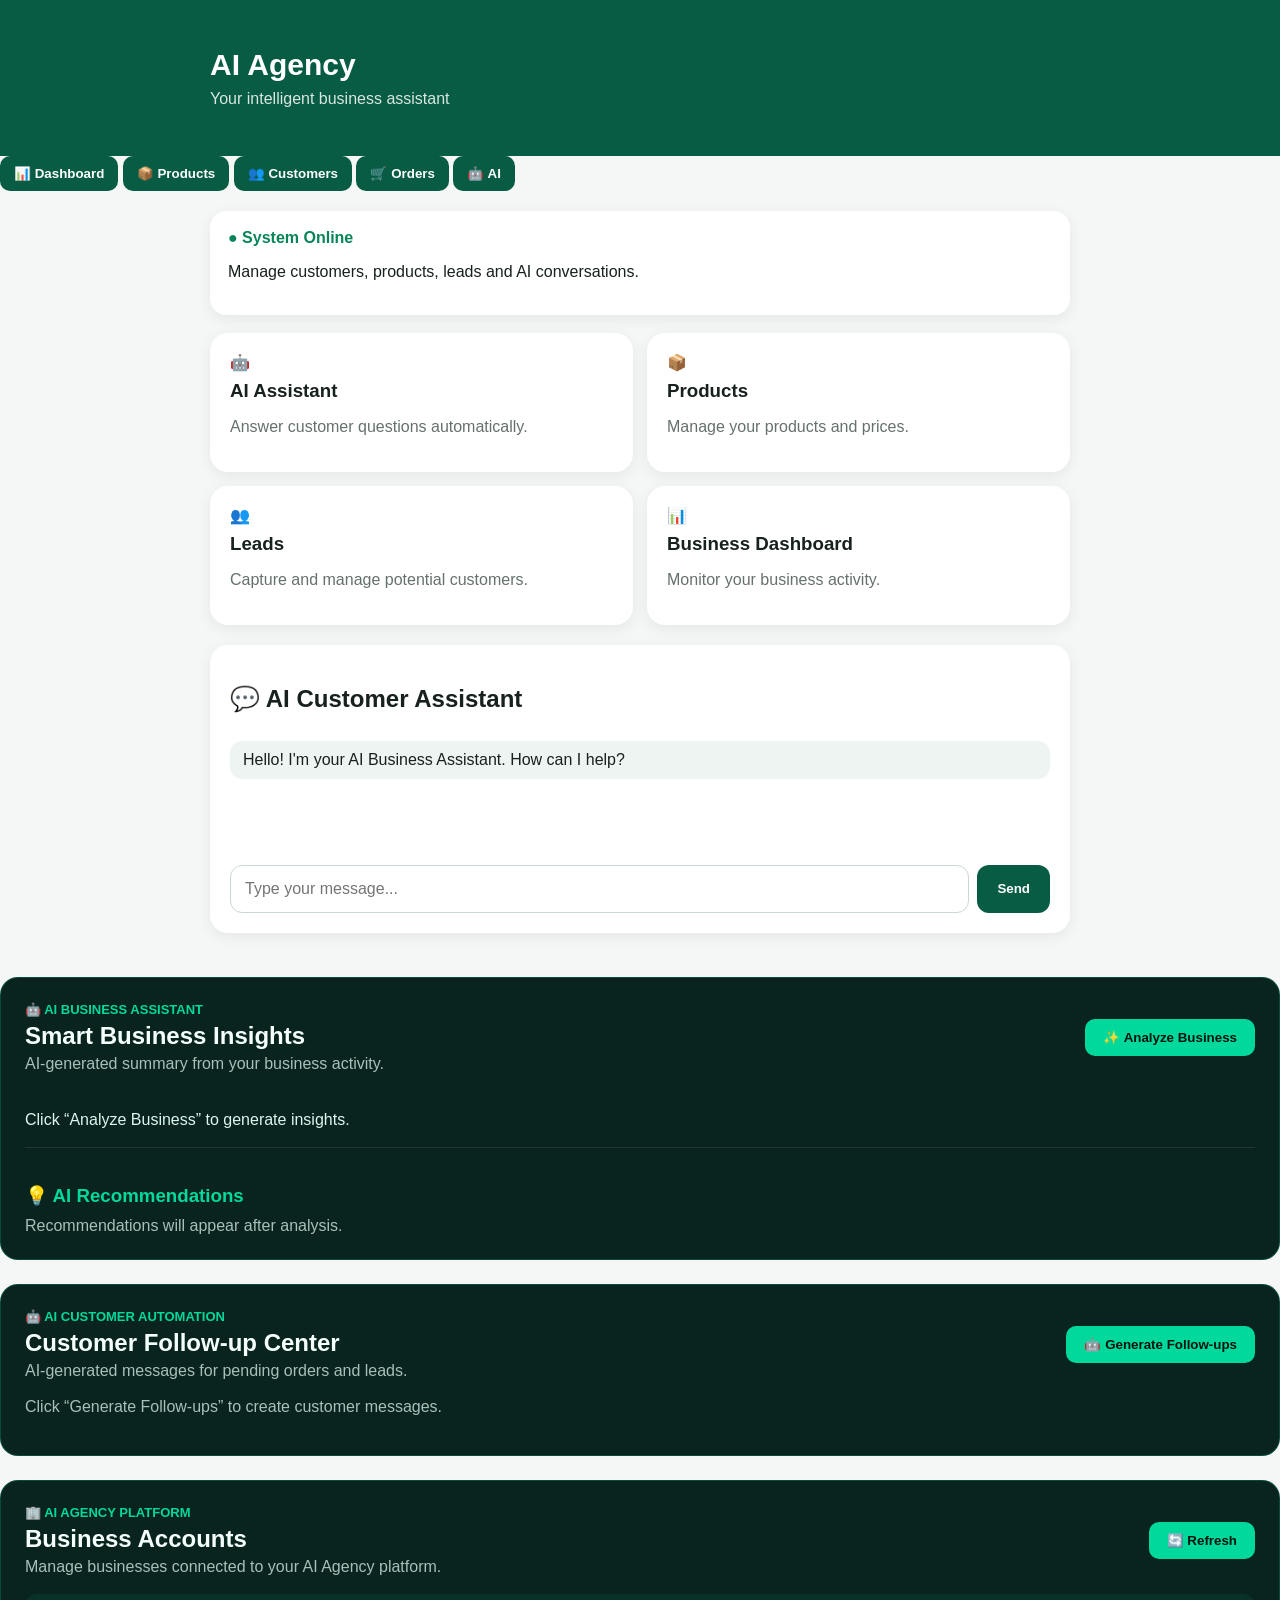
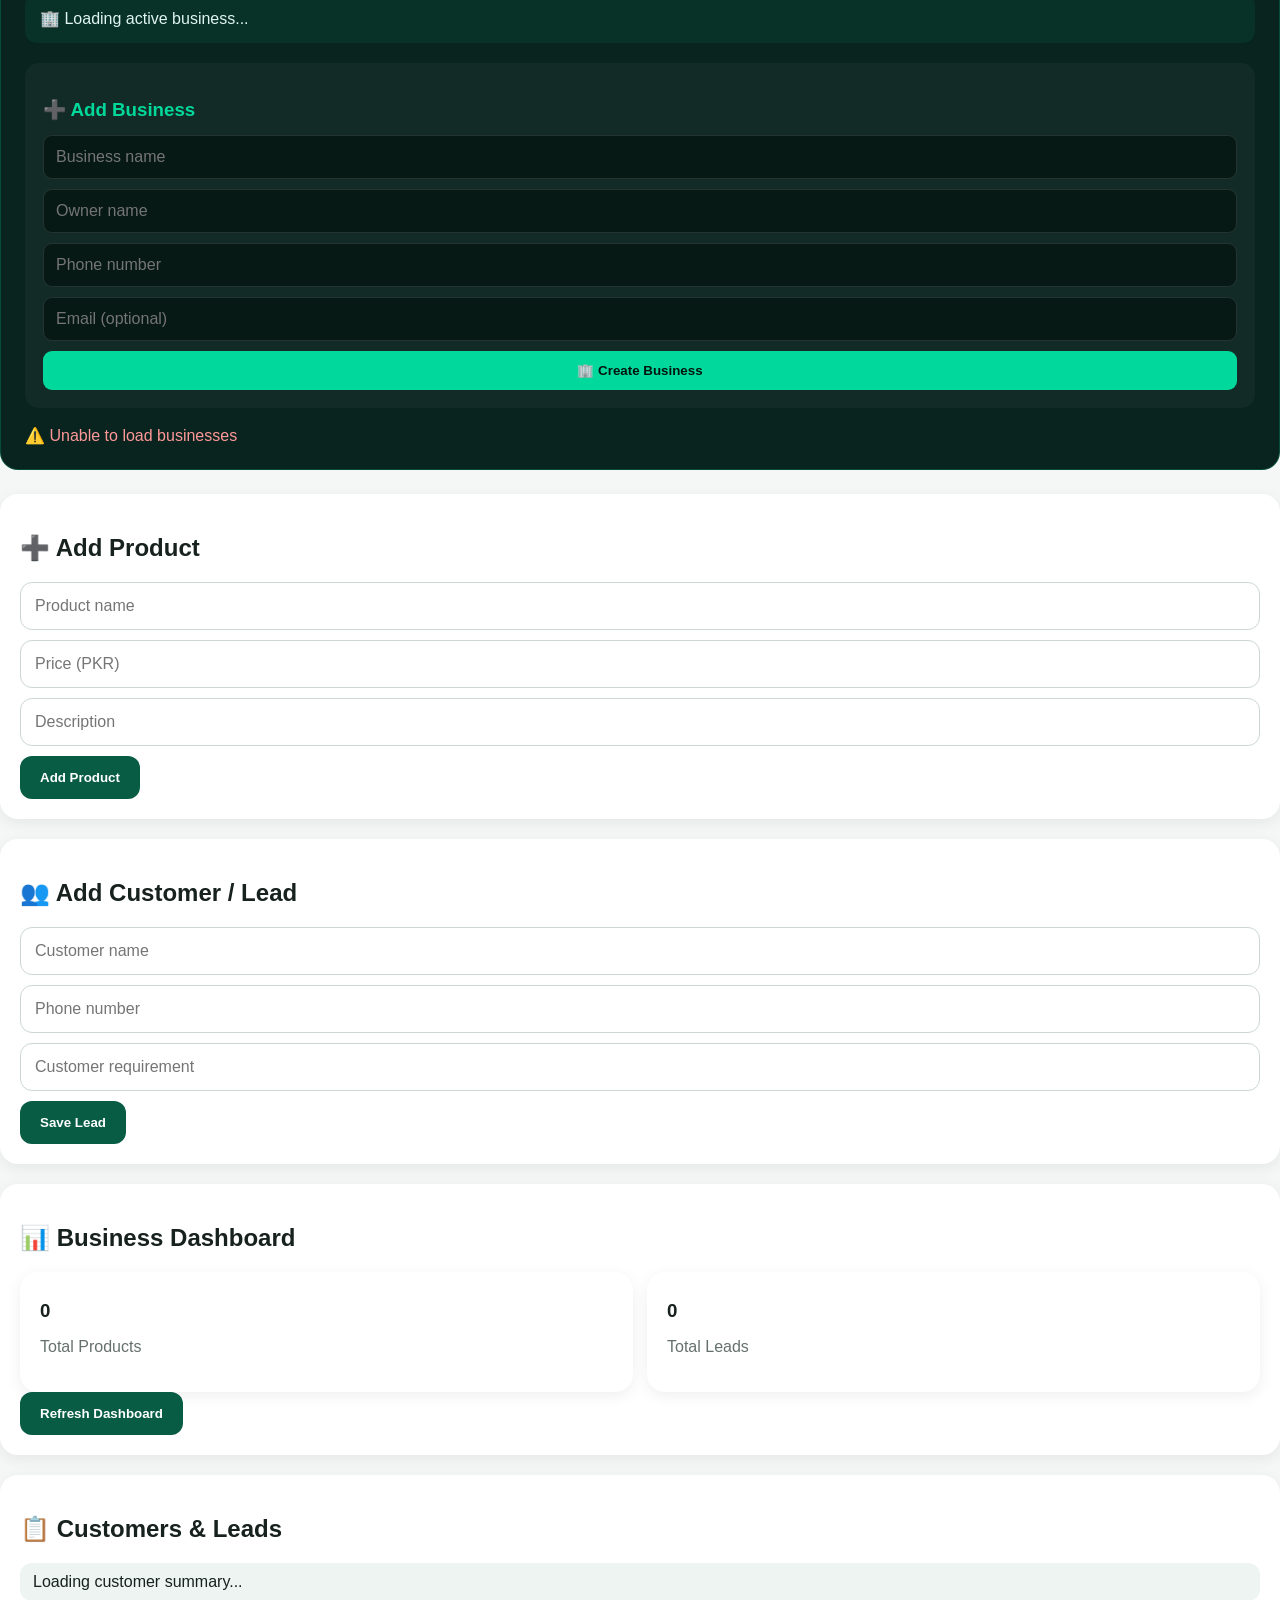
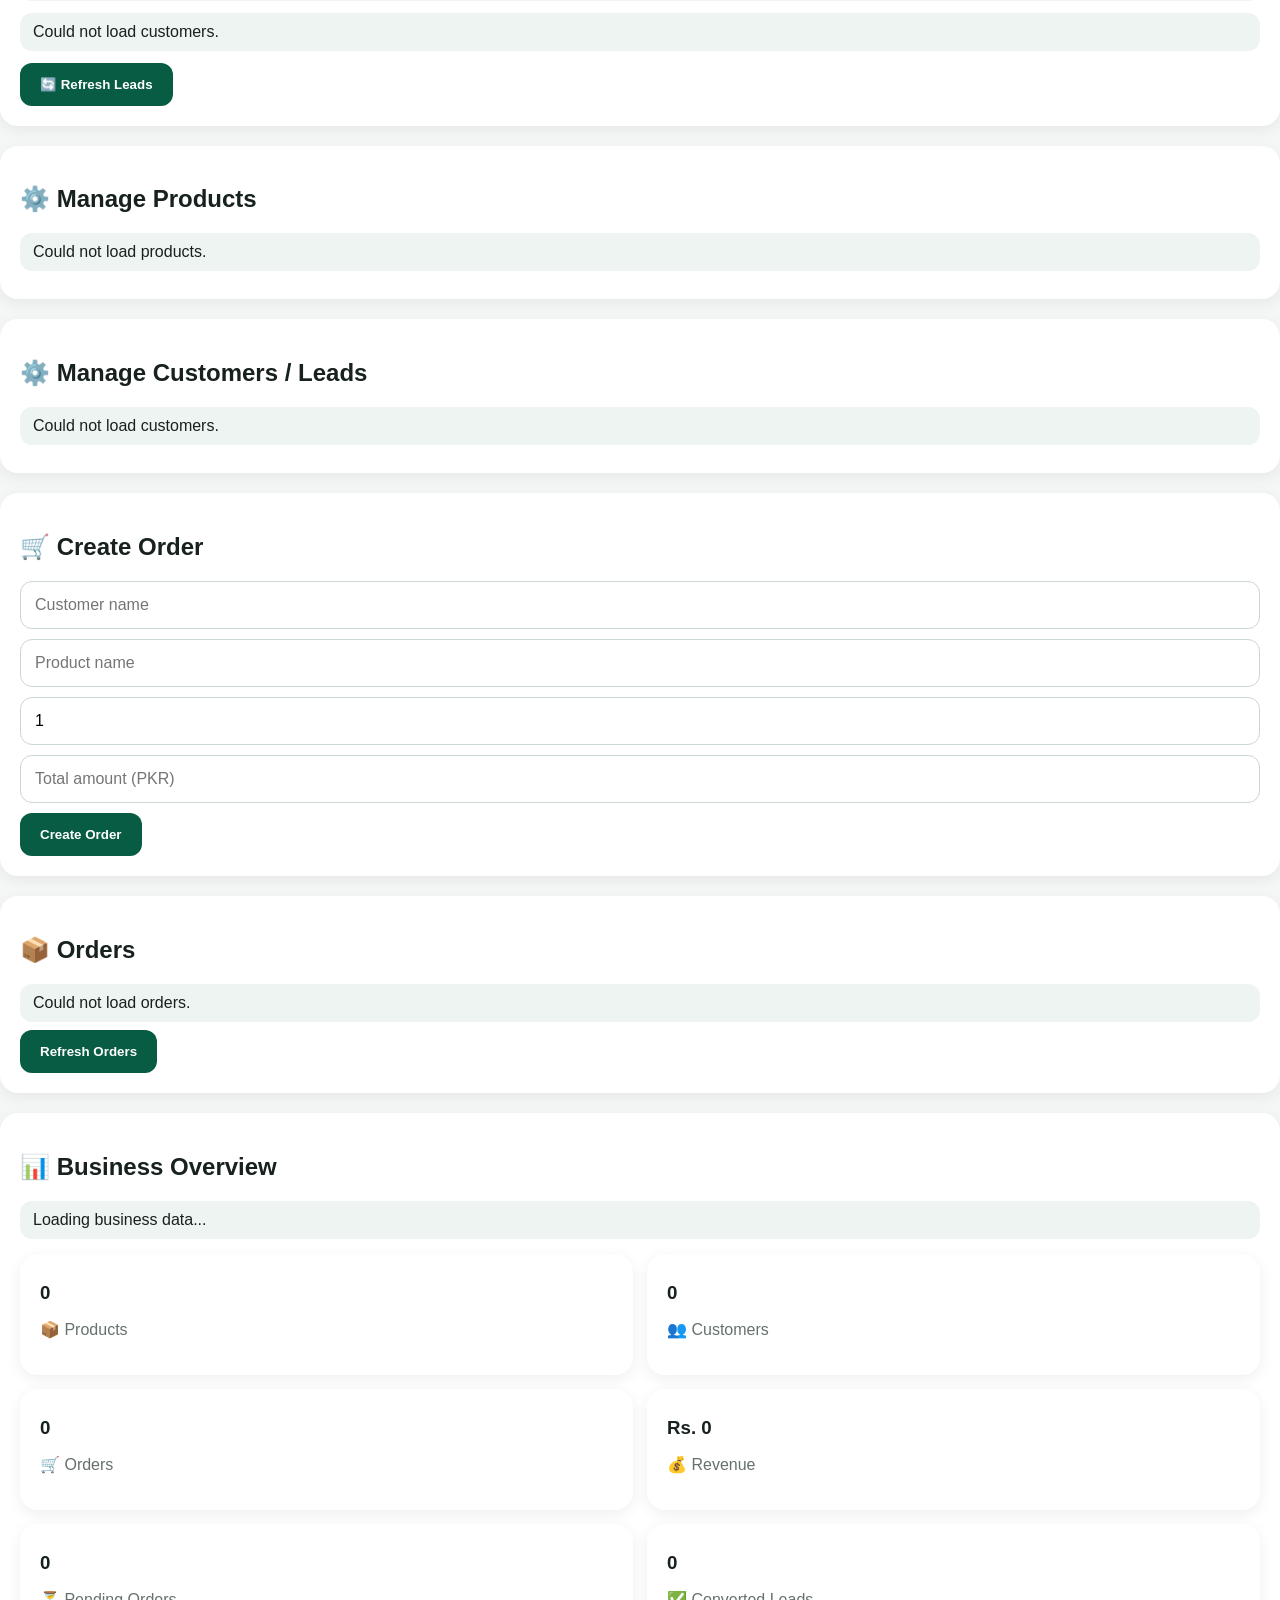
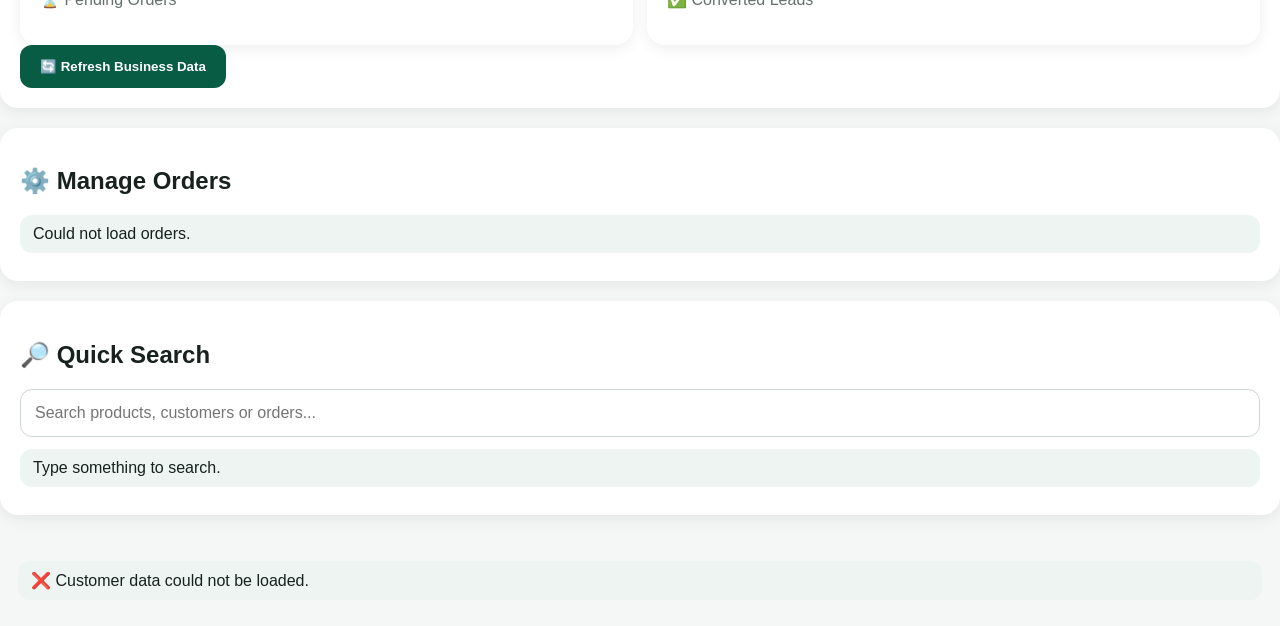
==== templates/index.html @ aef85e20 "AI Agency production release" ====
<!DOCTYPE html>
<html lang="en">
<head>
<meta charset="UTF-8">
<meta name="viewport" content="width=device-width, initial-scale=1.0">
<title>AI Agency</title>
<style>
*{box-sizing:border-box}
body{margin:0;font-family:Arial,sans-serif;background:#f4f7f6;color:#17211e}
.header{background:#075c43;color:white;padding:28px 20px}
.header h1{margin:0;font-size:30px}
.header p{margin:8px 0 0;opacity:.85}
.container{max-width:900px;margin:auto;padding:20px}
.status{background:white;border-radius:16px;padding:18px;margin-bottom:18px;box-shadow:0 4px 15px #0001}
.online{color:#078557;font-weight:bold}
.grid{display:grid;grid-template-columns:repeat(2,1fr);gap:14px}
.card{background:white;border:0;border-radius:18px;padding:20px;text-align:left;box-shadow:0 4px 15px #0001}
.card h3{margin:8px 0}
.card p{color:#65716d}
.chat{margin-top:20px;background:white;border-radius:18px;padding:20px;box-shadow:0 4px 15px #0001}
#messages{min-height:120px;max-height:300px;overflow:auto;margin-bottom:12px}
.msg{padding:10px 13px;border-radius:12px;margin:8px 0;background:#eef4f1}
.user{background:#dcefe8}
.row{display:flex;gap:8px}
input{flex:1;padding:14px;border:1px solid #ccd7d3;border-radius:12px;font-size:16px}
button{border:0;background:#075c43;color:white;padding:14px 20px;border-radius:12px;font-weight:bold}
@media(max-width:600px){.grid{grid-template-columns:1fr}.row{flex-direction:column}}

<style>
.pro-nav{
    position:sticky;
    top:0;
    z-index:1000;
    background:#ffffff;
    border-bottom:1px solid #dfe7e4;
    padding:10px;
    display:flex;
    gap:8px;
    overflow-x:auto;
    box-shadow:0 2px 10px #0001;
}
.pro-nav button{
    white-space:nowrap;
    padding:10px 14px;
    border-radius:10px;
    background:#075c43;
    color:white;
}
</style>

</style>

<style>
/* AI INSIGHTS READABILITY FIX */
#aiInsights{
    color:#f4fffc !important;
}

#aiInsights h2{
    color:#f4fffc !important;
}

#aiInsights p{
    color:#a9c0ba !important;
}

#aiInsights strong{
    color:#f4fffc !important;
}

#aiInsights .ai-stat{
    color:#f4fffc !important;
}

#aiInsights .ai-stat-label{
    color:#a9c0ba !important;
}

#aiInsightList div{
    color:#dff5ef !important;
}

#aiRecommendations{
    margin-top:18px;
    padding-top:18px;
    border-top:1px solid rgba(255,255,255,.09);
}

#aiRecommendations h3{
    color:#00d99b !important;
    margin-bottom:10px;
}

.ai-recommendation{
    color:#dff5ef !important;
    background:rgba(0,217,155,.08);
    border:1px solid rgba(0,217,155,.15);
    border-radius:10px;
    padding:13px 15px;
    margin-top:9px;
}

#aiInsights button{
    background:#00d99b !important;
    color:#00140f !important;
}
</style>


<script>
(function () {
    const originalFetch = window.fetch;

    function getCsrfToken() {
        const prefix = "ai_agency_csrf=";
        const item = document.cookie
            .split("; ")
            .find(row => row.startsWith(prefix));

        return item ? decodeURIComponent(item.substring(prefix.length)) : "";
    }

    window.fetch = function (input, init) {
        init = init || {};
        const method = (init.method || "GET").toUpperCase();

        if (["POST", "PUT", "PATCH", "DELETE"].includes(method)) {
            init.headers = new Headers(init.headers || {});
            const token = getCsrfToken();

            if (token) {
                init.headers.set("X-CSRF-Token", token);
            }
        }

        return originalFetch(input, init);
    };
})();
</script>

</head>
<body>

<header class="header">
<div class="container">
<h1>AI Agency</h1>
<p>Your intelligent business assistant</p>
</div>
</header>


<nav class="pro-nav">
    <button onclick="scrollToSection('dashboardArea')">📊 Dashboard</button>
    <button onclick="scrollToSection('productsArea')">📦 Products</button>
    <button onclick="scrollToSection('leadsArea')">👥 Customers</button>
    <button onclick="scrollToSection('ordersArea')">🛒 Orders</button>
    <button onclick="scrollToSection('aiArea')">🤖 AI</button>
</nav>

<main class="container">

<div class="status">
<span class="online">● System Online</span>
<p>Manage customers, products, leads and AI conversations.</p>
</div>

<div class="grid">
<div class="card"><div>🤖</div><h3>AI Assistant</h3><p>Answer customer questions automatically.</p></div>
<div class="card"><div>📦</div><h3>Products</h3><p>Manage your products and prices.</p></div>
<div class="card"><div>👥</div><h3>Leads</h3><p>Capture and manage potential customers.</p></div>
<div class="card"><div>📊</div><h3>Business Dashboard</h3><p>Monitor your business activity.</p></div>
</div>

<section class="chat" id="aiArea">
<h2>💬 AI Customer Assistant</h2>
<div id="messages">
<div class="msg">Hello! I'm your AI Business Assistant. How can I help?</div>
</div>

<div class="row">
<input id="message" placeholder="Type your message..." autocomplete="off">
<button onclick="sendMessage()">Send</button>
</div>
</section>

</main>

<script>
async function sendMessage(){
const input=document.getElementById("message");
const box=document.getElementById("messages");
const message=input.value.trim();

if(!message)return;

box.innerHTML+=`<div class="msg user">${escapeHtml(message)}</div>`;
input.value="";

const loading=document.createElement("div");
loading.className="msg";
loading.textContent="AI is thinking...";
box.appendChild(loading);
box.scrollTop=box.scrollHeight;

try{
const response=await fetch("/chat",{
method:"POST",
headers:{"Content-Type":"application/json"},
body:JSON.stringify({message})
});

const data=await response.json();
loading.textContent=data.reply || "No response received.";
}catch(error){
loading.textContent="Connection error. Please try again.";
}

box.scrollTop=box.scrollHeight;
}

function escapeHtml(text){
const div=document.createElement("div");
div.textContent=text;
return div.innerHTML;
}

document.getElementById("message").addEventListener("keydown",function(e){
if(e.key==="Enter")sendMessage();
});
</script>


<script>
function scrollToSection(id){
    const element=document.getElementById(id);
    if(element){
        element.scrollIntoView({
            behavior:"smooth",
            block:"start"
        });
    }
}
</script>

<script>
function openProducts(){
    const section = document.getElementById("manageProducts");
    if(section){
        loadManageProducts();
        section.scrollIntoView({behavior:"smooth", block:"start"});
    }
}
</script>

<!-- AI BUSINESS INSIGHTS -->
<section id="aiInsights" style="
    margin:24px 0;
    padding:24px;
    border-radius:18px;
    background:#09231e;
    border:1px solid rgba(0,217,155,.22);
">
    <div style="display:flex;justify-content:space-between;align-items:center;gap:15px;flex-wrap:wrap;">
        <div>
            <div style="font-size:13px;color:#00d99b;font-weight:700;">🤖 AI BUSINESS ASSISTANT</div>
            <h2 style="margin:5px 0;">Smart Business Insights</h2>
            <p style="margin:0;color:#8fa9a2;">
                AI-generated summary from your business activity.
            </p>
        </div>

        <button onclick="loadAIInsights()" style="
            padding:11px 18px;
            border:0;
            border-radius:10px;
            cursor:pointer;
            font-weight:700;
        ">✨ Analyze Business</button>
    </div>

    <div id="aiInsightStats" style="
        display:grid;
        grid-template-columns:repeat(auto-fit,minmax(120px,1fr));
        gap:12px;
        margin-top:20px;
    "></div>

    <div id="aiInsightList" style="margin-top:18px;">
        <div style="color:#a9c0ba;">Click “Analyze Business” to generate insights.</div>
    </div>

    <div id="aiRecommendations">
        <h3>💡 AI Recommendations</h3>
        <div id="aiRecommendationList">
            <div style="color:#a9c0ba;">
                Recommendations will appear after analysis.
            </div>
        </div>
    </div>
</section>

<script>
async function loadAIInsights(){
    const stats = document.getElementById("aiInsightStats");
    const list = document.getElementById("aiInsightList");

    stats.innerHTML = '<div style="color:#8fa9a2;">Analyzing...</div>';
    list.innerHTML = '';

    try{
        const response = await fetch("/api/ai-insights");

        if(!response.ok){
            throw new Error("Unable to load AI insights");
        }

        const data = await response.json();
        const s = data.summary || {};

        const cards = [
            ["🛒 Orders", s.orders || 0],
            ["👥 Leads", s.leads || 0],
            ["💰 Revenue", "Rs " + Number(s.revenue || 0).toLocaleString()],
            ["⏳ Pending", s.pending_orders || 0],
            ["✅ Completed", s.completed_orders || 0],
            ["🎯 Converted", s.converted_leads || 0]
        ];

        stats.innerHTML = cards.map(item => `
            <div style="
                padding:15px;
                border-radius:12px;
                background:rgba(255,255,255,.04);
                border:1px solid rgba(255,255,255,.07);
            ">
                <div style="font-size:12px;color:#8fa9a2;">${item[0]}</div>
                <strong style="display:block;margin-top:5px;font-size:20px;">
                    ${item[1]}
                </strong>
            </div>
        `).join("");

        list.innerHTML = (data.insights || []).map(text => `
            <div style="
                padding:13px 15px;
                margin-top:9px;
                border-radius:10px;
                background:rgba(0,217,155,.07);
                border-left:3px solid #00d99b;
                color:#dff5ef;
            ">
                🤖 ${text}
            </div>
        `).join("");

        const recommendationList =
            document.getElementById("aiRecommendationList");

        recommendationList.innerHTML =
            (data.recommendations || []).map(text => `
                <div class="ai-recommendation">
                    💡 ${text}
                </div>
            `).join("");

    }catch(error){
        stats.innerHTML = "";
        list.innerHTML = `
            <div style="color:#ff8f8f;">
                ⚠️ ${error.message}
            </div>
        `;
    }
}
</script>


<!-- AI CUSTOMER FOLLOW-UP CENTER -->
<section id="aiFollowups" style="
    margin:24px 0;
    padding:24px;
    border-radius:18px;
    background:#09231e;
    border:1px solid rgba(0,217,155,.22);
    color:#f4fffc;
">

    <div style="
        display:flex;
        justify-content:space-between;
        align-items:center;
        gap:15px;
        flex-wrap:wrap;
    ">

        <div>
            <div style="
                color:#00d99b;
                font-size:13px;
                font-weight:700;
            ">
                🤖 AI CUSTOMER AUTOMATION
            </div>

            <h2 style="
                margin:5px 0;
                color:#f4fffc;
            ">
                Customer Follow-up Center
            </h2>

            <p style="
                margin:0;
                color:#a9c0ba;
            ">
                AI-generated messages for pending orders and leads.
            </p>
        </div>

        <button onclick="loadAIFollowups()" style="
            background:#00d99b;
            color:#00140f;
            border:0;
            border-radius:10px;
            padding:11px 18px;
            font-weight:700;
            cursor:pointer;
        ">
            🤖 Generate Follow-ups
        </button>

    </div>

    <div id="aiFollowupStatus" style="
        margin-top:18px;
        color:#a9c0ba;
    ">
        Click “Generate Follow-ups” to create customer messages.
    </div>

    <div id="aiFollowupList" style="
        margin-top:15px;
        display:grid;
        gap:12px;
    "></div>

</section>

<script>
async function loadAIFollowups(){

    const status = document.getElementById("aiFollowupStatus");
    const list = document.getElementById("aiFollowupList");

    status.innerHTML = "🤖 Generating customer follow-ups...";
    list.innerHTML = "";

    try{

        const response = await fetch("/api/ai-followups");

        if(!response.ok){
            throw new Error("Unable to generate follow-ups");
        }

        const data = await response.json();

        status.innerHTML =
            "📋 " + (data.total || 0) +
            " follow-up message(s) generated.";

        if(!data.followups || data.followups.length === 0){

            list.innerHTML = `
                <div style="
                    padding:18px;
                    border-radius:12px;
                    background:rgba(255,255,255,.04);
                    color:#a9c0ba;
                ">
                    ✅ No follow-ups are currently required.
                </div>
            `;

            return;
        }

        list.innerHTML = data.followups.map((item, index) => `

            <div style="
                padding:18px;
                border-radius:14px;
                background:rgba(0,217,155,.06);
                border:1px solid rgba(255,255,255,.08);
            ">

                <div style="
                    display:flex;
                    justify-content:space-between;
                    gap:10px;
                    flex-wrap:wrap;
                ">

                    <div>
                        <strong style="
                            color:#f4fffc;
                            font-size:17px;
                        ">
                            ${item.icon} ${item.type}
                        </strong>

                        <div style="
                            margin-top:5px;
                            color:#a9c0ba;
                        ">
                            👤 ${item.customer}
                            ${item.phone ? " • 📱 " + item.phone : ""}
                            ${item.order_id ? " • 📦 Order #" + item.order_id : ""}
                        </div>
                    </div>

                </div>

                <div style="
                    margin-top:12px;
                    padding:14px;
                    border-radius:10px;
                    background:rgba(0,0,0,.18);
                    color:#e4f5f0;
                    line-height:1.6;
                ">
                    ${item.message}
                </div>

                <div style="
                    display:flex;
                    gap:10px;
                    flex-wrap:wrap;
                    margin-top:12px;
                ">

                    <button
                        onclick="copyAIFollowup(${index})"
                        style="
                            background:#00d99b;
                            color:#00140f;
                            border:0;
                            border-radius:9px;
                            padding:9px 14px;
                            font-weight:700;
                            cursor:pointer;
                        ">
                        📋 Copy Message
                    </button>

                    ${item.phone ? `
                    <a
                        href="tel:${item.phone}"
                        style="
                            display:inline-block;
                            background:rgba(255,255,255,.08);
                            color:#f4fffc;
                            border:1px solid rgba(255,255,255,.12);
                            border-radius:9px;
                            padding:9px 14px;
                            font-weight:700;
                        ">
                        📞 Call Customer
                    </a>

                    <button
                        onclick="openAIWhatsApp(${index})"
                        style="
                            background:#25D366;
                            color:#00140f;
                            border:0;
                            border-radius:9px;
                            padding:9px 14px;
                            font-weight:700;
                            cursor:pointer;
                        ">
                        💬 WhatsApp
                    </button>
                    ` : ""}

                </div>

            </div>

        `).join("");

        window.currentAIFollowups = data.followups;

    }catch(error){

        status.innerHTML = `
            <span style="color:#ff9999;">
                ⚠️ ${error.message}
            </span>
        `;

    }
}

function openAIWhatsApp(index){

    const item = window.currentAIFollowups &&
                 window.currentAIFollowups[index];

    if(!item || !item.phone){
        alert("Customer phone number is not available.");
        return;
    }

    let phone = String(item.phone).replace(/\\D/g, "");

    // Pakistan local format:
    // 03001234567 -> 923001234567
    if(phone.startsWith("0")){
        phone = "92" + phone.substring(1);
    }

    // If user stored 92 without +
    if(phone.startsWith("92")){
        // already correct
    }

    const message = encodeURIComponent(item.message);

    const whatsappUrl =
        "https://wa.me/" + phone + "?text=" + message;

    window.open(whatsappUrl, "_blank");
}


async function copyAIFollowup(index){

    const item = window.currentAIFollowups &&
                 window.currentAIFollowups[index];

    if(!item){
        return;
    }

    try{

        await navigator.clipboard.writeText(item.message);

        alert("✅ Message copied!");

    }catch(error){

        alert("Please select and copy the message manually.");

    }
}
</script>


<!-- BUSINESS MANAGEMENT -->
<section id="businessManagement" style="
    margin:24px 0;
    padding:24px;
    border-radius:18px;
    background:#09231e;
    border:1px solid rgba(0,217,155,.22);
    color:#f4fffc;
">

    <div style="
        display:flex;
        justify-content:space-between;
        align-items:center;
        gap:15px;
        flex-wrap:wrap;
    ">

        <div>
            <div style="
                color:#00d99b;
                font-size:13px;
                font-weight:700;
            ">
                🏢 AI AGENCY PLATFORM
            </div>

            <h2 style="
                margin:5px 0;
                color:#f4fffc;
            ">
                Business Accounts
            </h2>

            <p style="
                margin:0;
                color:#a9c0ba;
            ">
                Manage businesses connected to your AI Agency platform.
            </p>
        </div>

        <button onclick="loadBusinesses()" style="
            background:#00d99b;
            color:#00140f;
            border:0;
            border-radius:10px;
            padding:11px 18px;
            font-weight:700;
            cursor:pointer;
        ">
            🔄 Refresh
        </button>

    </div>

    <div id="activeBusinessBox" style="
        margin-top:18px;
        padding:15px;
        border-radius:12px;
        background:rgba(0,217,155,.08);
        color:#dff5ef;
    ">
        🏢 Loading active business...
    </div>

    <div style="
        margin-top:20px;
        padding:18px;
        border-radius:14px;
        background:rgba(255,255,255,.035);
    ">

        <h3 style="
            color:#00d99b;
            margin-bottom:14px;
        ">
            ➕ Add Business
        </h3>

        <div style="
            display:grid;
            gap:10px;
        ">

            <input
                id="newBusinessName"
                placeholder="Business name"
                style="
                    padding:12px;
                    border-radius:9px;
                    border:1px solid rgba(255,255,255,.12);
                    background:#061914;
                    color:#f4fffc;
                "
            >

            <input
                id="newBusinessOwner"
                placeholder="Owner name"
                style="
                    padding:12px;
                    border-radius:9px;
                    border:1px solid rgba(255,255,255,.12);
                    background:#061914;
                    color:#f4fffc;
                "
            >

            <input
                id="newBusinessPhone"
                placeholder="Phone number"
                style="
                    padding:12px;
                    border-radius:9px;
                    border:1px solid rgba(255,255,255,.12);
                    background:#061914;
                    color:#f4fffc;
                "
            >

            <input
                id="newBusinessEmail"
                placeholder="Email (optional)"
                style="
                    padding:12px;
                    border-radius:9px;
                    border:1px solid rgba(255,255,255,.12);
                    background:#061914;
                    color:#f4fffc;
                "
            >

            <button onclick="createBusiness()" style="
                background:#00d99b;
                color:#00140f;
                border:0;
                border-radius:9px;
                padding:12px;
                font-weight:700;
                cursor:pointer;
            ">
                🏢 Create Business
            </button>

        </div>

    </div>

    <div id="businessList" style="
        margin-top:18px;
        display:grid;
        gap:12px;
    ">
        Loading businesses...
    </div>

</section>

<script>

async function loadBusinesses(){

    const list = document.getElementById("businessList");
    const active = document.getElementById("activeBusinessBox");

    list.innerHTML = "Loading businesses...";

    try{

        const response = await fetch("/api/businesses");

        if(!response.ok){
            throw new Error("Unable to load businesses");
        }

        const data = await response.json();

        const businesses = data.businesses || [];

        const activeId =
            Number(localStorage.getItem("activeBusinessId") || 0);

        if(activeId){

            const activeBusiness =
                businesses.find(b => b.id === activeId);

            if(activeBusiness){

                active.innerHTML =
                    "🏢 <strong>Active Business:</strong> " +
                    activeBusiness.name;
            }
        }

        if(!businesses.length){

            list.innerHTML = `
                <div style="
                    padding:16px;
                    color:#a9c0ba;
                ">
                    No businesses found.
                </div>
            `;

            return;
        }

        list.innerHTML = businesses.map(b => {

            const isActive = Number(b.id) === activeId;

            return `
                <div style="
                    padding:17px;
                    border-radius:13px;
                    background:rgba(0,217,155,.05);
                    border:1px solid ${
                        isActive
                        ? "rgba(0,217,155,.5)"
                        : "rgba(255,255,255,.08)"
                    };
                ">

                    <div style="
                        display:flex;
                        justify-content:space-between;
                        gap:10px;
                        flex-wrap:wrap;
                    ">

                        <div>
                            <strong style="
                                font-size:18px;
                                color:#f4fffc;
                            ">
                                🏢 ${b.name}
                            </strong>

                            <div style="
                                margin-top:5px;
                                color:#a9c0ba;
                            ">
                                👤 ${b.owner_name || "Owner not set"}
                            </div>

                            ${b.phone ? `
                            <div style="color:#a9c0ba;">
                                📱 ${b.phone}
                            </div>
                            ` : ""}

                            ${b.email ? `
                            <div style="color:#a9c0ba;">
                                ✉️ ${b.email}
                            </div>
                            ` : ""}
                        </div>

                        <button
                            onclick="activateBusiness(${b.id}, '${String(b.name).replace(/'/g, "\\'")}')"
                            style="
                                align-self:center;
                                background:${
                                    isActive
                                    ? "#173f34"
                                    : "#00d99b"
                                };
                                color:${
                                    isActive
                                    ? "#8ff0d0"
                                    : "#00140f"
                                };
                                border:0;
                                border-radius:9px;
                                padding:10px 15px;
                                font-weight:700;
                                cursor:pointer;
                            ">
                            ${
                                isActive
                                ? "✓ Active"
                                : "Switch Business"
                            }
                        </button>

                    </div>

                </div>
            `;

        }).join("");

    }catch(error){

        list.innerHTML = `
            <div style="color:#ff9999;">
                ⚠️ ${error.message}
            </div>
        `;

    }
}


async function createBusiness(){

    const name =
        document.getElementById("newBusinessName").value.trim();

    const owner =
        document.getElementById("newBusinessOwner").value.trim();

    const phone =
        document.getElementById("newBusinessPhone").value.trim();

    const email =
        document.getElementById("newBusinessEmail").value.trim();

    if(!name){

        alert("Please enter a business name.");
        return;

    }

    try{

        const response = await fetch("/api/businesses", {
            method:"POST",
            headers:{
                "Content-Type":"application/json"
            },
            body:JSON.stringify({
                name:name,
                owner_name:owner,
                phone:phone,
                email:email
            })
        });

        const data = await response.json();

        if(!response.ok){

            throw new Error(
                data.error || "Unable to create business"
            );

        }

        document.getElementById("newBusinessName").value = "";
        document.getElementById("newBusinessOwner").value = "";
        document.getElementById("newBusinessPhone").value = "";
        document.getElementById("newBusinessEmail").value = "";

        alert("✅ Business created successfully.");

        loadBusinesses();

    }catch(error){

        alert("⚠️ " + error.message);

    }
}


async function activateBusiness(id, name){

    try{

        const response =
            await fetch("/api/businesses/activate/" + id, {
                method:"POST"
            });

        const data = await response.json();

        if(!response.ok){

            throw new Error(
                data.error || "Unable to activate business"
            );

        }

        localStorage.setItem(
            "activeBusinessId",
            String(data.active_business.id)
        );

        localStorage.setItem(
            "activeBusinessName",
            data.active_business.name
        );

        document.getElementById("activeBusinessBox").innerHTML =
            "🏢 <strong>Active Business:</strong> " +
            data.active_business.name;

        loadBusinesses();

    }catch(error){

        alert("⚠️ " + error.message);

    }
}


document.addEventListener("DOMContentLoaded", function(){

    if(document.getElementById("businessManagement")){

        loadBusinesses();

    }

});

</script>

</body>
</html>

<script>
async function loadProducts(){
    const response = await fetch("/products");
    const products = await response.json();

    let box = document.getElementById("productsList");

    if(!box){
        box = document.createElement("section");
        box.className = "chat";
        box.id = "productsList";
        box.innerHTML = "<h2>📦 Products</h2><div id="publicProductsList"></div>";
        document.querySelector("main").insertBefore(box, document.getElementById("productsArea"));
    }

    const list = document.getElementById("publicProductsList");

    if(!products.length){
        list.innerHTML = '<div class="msg">No products available.</div>';
        return;
    }

    list.innerHTML = "";

    products.forEach(p => {
        list.innerHTML += `
        <div class="msg">
            <strong>${escapeHtml(p.name)}</strong><br>
            Rs. ${Number(p.price).toLocaleString()}<br>
            <small>${escapeHtml(p.description || "")}</small>
        </div>`;
    });
}
</script>

<section class="chat">
<h2>➕ Add Product</h2>

<div class="row" style="margin-bottom:10px">
<input id="productName" placeholder="Product name">
</div>

<div class="row" style="margin-bottom:10px">
<input id="productPrice" type="number" placeholder="Price (PKR)">
</div>

<div class="row" style="margin-bottom:10px">
<input id="productDescription" placeholder="Description">
</div>

<button onclick="addProduct()">Add Product</button>
<div id="productResult" class="msg" style="display:none"></div>
</section>

<script>
async function addProduct(){
    const name=document.getElementById("productName").value.trim();
    const price=document.getElementById("productPrice").value;
    const description=document.getElementById("productDescription").value.trim();
    const result=document.getElementById("productResult");

    if(!name || !price){
        result.style.display="block";
        result.textContent="Product name and price are required.";
        return;
    }

    try{
        const response=await fetch("/products",{
            method:"POST",
            headers:{"Content-Type":"application/json"},
            body:JSON.stringify({name,price,description})
        });

        const data=await response.json();

        result.style.display="block";
        result.textContent=data.message || data.error;

        if(response.ok){
            document.getElementById("productName").value="";
            document.getElementById("productPrice").value="";
            document.getElementById("productDescription").value="";
        }
    }catch(error){
        result.style.display="block";
        result.textContent="Could not connect to server.";
    }
}
</script>

<section class="chat" id="leadsArea">
<h2>👥 Add Customer / Lead</h2>

<div class="row" style="margin-bottom:10px">
<input id="leadName" placeholder="Customer name">
</div>

<div class="row" style="margin-bottom:10px">
<input id="leadPhone" placeholder="Phone number">
</div>

<div class="row" style="margin-bottom:10px">
<input id="leadMessage" placeholder="Customer requirement">
</div>

<button onclick="addLead()">Save Lead</button>

<div id="leadResult" class="msg" style="display:none"></div>
</section>

<script>
async function addLead(){
    const name=document.getElementById("leadName").value.trim();
    const phone=document.getElementById("leadPhone").value.trim();
    const message=document.getElementById("leadMessage").value.trim();
    const result=document.getElementById("leadResult");

    if(!name){
        result.style.display="block";
        result.textContent="Customer name is required.";
        return;
    }

    try{
        const response=await fetch("/leads",{
            method:"POST",
            headers:{"Content-Type":"application/json"},
            body:JSON.stringify({name,phone,message})
        });

        const data=await response.json();

        result.style.display="block";
        result.textContent=data.message || data.error;

        if(response.ok){
            document.getElementById("leadName").value="";
            document.getElementById("leadPhone").value="";
            document.getElementById("leadMessage").value="";
        }
    }catch(error){
        result.style.display="block";
        result.textContent="Could not connect to server.";
    }
}
</script>

<section class="chat" id="dashboardArea">
<h2>📊 Business Dashboard</h2>

<div class="grid">
<div class="card">
<h3 id="productCount">0</h3>
<p>Total Products</p>
</div>

<div class="card">
<h3 id="leadCount">0</h3>
<p>Total Leads</p>
</div>
</div>

<button onclick="loadDashboard()">Refresh Dashboard</button>
</section>

<script>
async function loadDashboard(){
    try{
        const productsResponse=await fetch("/products");
        const products=await productsResponse.json();

        const leadsResponse=await fetch("/leads");
        const leads=await leadsResponse.json();

        document.getElementById("productCount").textContent=products.length;
        document.getElementById("leadCount").textContent=leads.length;
    }catch(error){
        console.log("Dashboard error:",error);
    }
}

loadDashboard();
</script>

<section class="chat" id="leadsArea">
<h2>📋 Customers & Leads</h2>

<div id="leadSummary" style="margin-bottom:12px;">
  <div class="msg">Loading customer summary...</div>
</div>

<div id="leadsList">
  <div class="msg">Loading leads...</div>
</div>

<div style="margin-top:12px;display:flex;gap:8px;flex-wrap:wrap;">
  <button onclick="loadLeads()">🔄 Refresh Leads</button>
</div>
</section>

<script>
async function loadLeads(){
    const box = document.getElementById("leadsList");
    const summary = document.getElementById("leadSummary");

    if(!box) return;

    box.innerHTML = '<div class="msg">Loading leads...</div>';

    try{
        const response = await fetch("/leads");
        const leads = await response.json();

        if(!response.ok){
            throw new Error("Unable to load leads");
        }

        const total = leads.length;
        const newLeads = leads.filter(x => x.status === "New").length;
        const contacted = leads.filter(x => x.status === "Contacted").length;
        const converted = leads.filter(x => x.status === "Converted").length;

        if(summary){
            summary.innerHTML = `
            <div class="msg">
                <strong>👥 Customer Summary</strong><br><br>
                Total: <strong>${total}</strong>
                &nbsp; • &nbsp;
                🆕 New: <strong>${newLeads}</strong>
                &nbsp; • &nbsp;
                📞 Contacted: <strong>${contacted}</strong>
                &nbsp; • &nbsp;
                ✅ Converted: <strong>${converted}</strong>
            </div>`;
        }

        if(!leads.length){
            box.innerHTML = '<div class="msg">No customers or leads found.</div>';
            return;
        }

        box.innerHTML = "";

        leads.forEach(lead => {
            const status = lead.status || "New";

            box.innerHTML += `
            <div class="msg" style="margin-bottom:10px;">
                <strong>👤 ${escapeHtml(lead.name || "Unknown")}</strong><br>
                📱 ${escapeHtml(lead.phone || "No phone")}<br>
                💬 ${escapeHtml(lead.message || "No message")}<br><br>

                <label>Status:</label>
                <select id="leadStatus_${lead.id}">
                    <option value="New" ${status==="New" ? "selected" : ""}>New</option>
                    <option value="Contacted" ${status==="Contacted" ? "selected" : ""}>Contacted</option>
                    <option value="Converted" ${status==="Converted" ? "selected" : ""}>Converted</option>
                </select>

                <div style="margin-top:10px;display:flex;gap:8px;flex-wrap:wrap;">
                    <button onclick="updateLeadStatus(${lead.id})">💾 Update Status</button>
                    <button onclick="deleteLead(${lead.id})">🗑️ Delete</button>
                </div>
            </div>`;
        });

    }catch(error){
        console.log("Leads error:", error);
        box.innerHTML = '<div class="msg">Could not load customers.</div>';
    }
}

async function updateLeadStatus(id){
    const select = document.getElementById("leadStatus_" + id);

    if(!select) return;

    const status = select.value;

    try{
        const response = await fetch("/leads/" + id, {
            method: "PUT",
            headers: {
                "Content-Type": "application/json"
            },
            body: JSON.stringify({
                status: status
            })
        });

        const data = await response.json();

        if(!response.ok){
            alert(data.error || "Could not update lead status.");
            return;
        }

        await loadLeads();

        if(typeof loadDashboard === "function"){
            loadDashboard();
        }

    }catch(error){
        console.log("Update lead error:", error);
        alert("Connection error.");
    }
}

async function deleteLead(id){
    if(!confirm("Delete this customer/lead?")) return;

    try{
        const response = await fetch("/leads/" + id, {
            method: "DELETE"
        });

        const data = await response.json();

        if(!response.ok){
            alert(data.error || "Could not delete lead.");
            return;
        }

        await loadLeads();

        if(typeof loadDashboard === "function"){
            loadDashboard();
        }

    }catch(error){
        console.log("Delete lead error:", error);
        alert("Connection error.");
    }
}

loadLeads();
</script>


<section class="chat" id="productsArea">
<h2>⚙️ Manage Products</h2>

<div id="manageProducts">
<div class="msg">Loading products...</div>
</div>
</section>

<script>
async function loadManageProducts(){
    const box=document.getElementById("manageProducts");

    try{
        const response=await fetch("/products");
        const products=await response.json();

        if(!products.length){
            box.innerHTML='<div class="msg">No products available.</div>';
            return;
        }

        box.innerHTML="";

        products.forEach(p=>{
            box.innerHTML+=`
            <div class="msg">
                <strong>${escapeHtml(p.name)}</strong><br>
                Rs. ${Number(p.price).toLocaleString()}<br>
                <small>${escapeHtml(p.description || "")}</small>

                <div style="margin-top:10px;display:flex;gap:8px;flex-wrap:wrap">
                    <button onclick="editProduct(${p.id}, '${escapeHtml(p.name).replace(/'/g,"&#39;")}', ${p.price}, '${escapeHtml(p.description || "").replace(/'/g,"&#39;")}')">
                        ✏️ Edit
                    </button>

                    <button onclick="deleteProduct(${p.id})">
                        🗑️ Delete
                    </button>
                </div>
            </div>`;
        });

    }catch(error){
        box.innerHTML='<div class="msg">Could not load products.</div>';
    }
}

async function editProduct(id,name,price,description){
    const newName=prompt("Product name:",name);
    if(newName===null)return;

    const newPrice=prompt("Product price (PKR):",price);
    if(newPrice===null)return;

    const newDescription=prompt("Description:",description);
    if(newDescription===null)return;

    try{
        const response=await fetch("/products/"+id,{
            method:"PUT",
            headers:{"Content-Type":"application/json"},
            body:JSON.stringify({
                name:newName,
                price:newPrice,
                description:newDescription
            })
        });

        const data=await response.json();

        if(response.ok){
            alert("Product updated successfully.");
            loadProducts();
            loadManageProducts();
            loadDashboard();
        }else{
            alert(data.error || "Update failed.");
        }

    }catch(error){
        alert("Could not connect to server.");
    }
}

async function deleteProduct(id){
    if(!confirm("Delete this product?"))return;

    try{
        const response=await fetch("/products/"+id,{
            method:"DELETE"
        });

        const data=await response.json();

        if(response.ok){
            alert("Product deleted.");
            loadProducts();
            loadManageProducts();
            loadDashboard();
        }else{
            alert(data.error || "Delete failed.");
        }

    }catch(error){
        alert("Could not connect to server.");
    }
}

loadManageProducts();
</script>


<section class="chat">
<h2>⚙️ Manage Customers / Leads</h2>

<div id="manageLeads">
<div class="msg">Loading customers...</div>
</div>
</section>

<script>
async function loadManageLeads(){
    const box=document.getElementById("manageLeads");

    try{
        const response=await fetch("/leads");
        const leads=await response.json();

        if(!leads.length){
            box.innerHTML='<div class="msg">No customers saved yet.</div>';
            return;
        }

        box.innerHTML="";

        leads.forEach(lead=>{
            box.innerHTML+=`
            <div class="msg">
                <strong>👤 ${escapeHtml(lead.name)}</strong><br>
                📱 ${escapeHtml(lead.phone || "No phone")}<br>
                💬 ${escapeHtml(lead.message || "No requirement")}<br>
                📌 Status: <strong>${escapeHtml(lead.status || "New")}</strong>

                <div style="margin-top:10px;display:flex;gap:8px;flex-wrap:wrap">
                    <button onclick="changeLeadStatus(${lead.id},'New')">
                        🆕 New
                    </button>

                    <button onclick="changeLeadStatus(${lead.id},'Contacted')">
                        📞 Contacted
                    </button>

                    <button onclick="changeLeadStatus(${lead.id},'Converted')">
                        ✅ Converted
                    </button>

                    <button onclick="deleteLead(${lead.id})">
                        🗑️ Delete
                    </button>
                </div>
            </div>`;
        });

    }catch(error){
        box.innerHTML='<div class="msg">Could not load customers.</div>';
    }
}

async function changeLeadStatus(id,status){
    try{
        const response=await fetch("/leads/"+id,{
            method:"PUT",
            headers:{"Content-Type":"application/json"},
            body:JSON.stringify({status})
        });

        const data=await response.json();

        if(response.ok){
            loadManageLeads();
            loadLeads();
            loadDashboard();
        }else{
            alert(data.error || "Status update failed.");
        }

    }catch(error){
        alert("Could not connect to server.");
    }
}

async function deleteLead(id){
    if(!confirm("Delete this customer/lead?"))return;

    try{
        const response=await fetch("/leads/"+id,{
            method:"DELETE"
        });

        const data=await response.json();

        if(response.ok){
            alert("Customer deleted.");
            loadManageLeads();
            loadLeads();
            loadDashboard();
        }else{
            alert(data.error || "Delete failed.");
        }

    }catch(error){
        alert("Could not connect to server.");
    }
}

loadManageLeads();
</script>


<section class="chat" id="ordersArea">
<h2>🛒 Create Order</h2>

<div style="margin-bottom:10px">
<input id="orderCustomer" placeholder="Customer name" style="width:100%">
</div>

<div style="margin-bottom:10px">
<input id="orderProduct" placeholder="Product name" style="width:100%">
</div>

<div style="margin-bottom:10px">
<input id="orderQuantity" type="number" min="1" value="1" placeholder="Quantity" style="width:100%">
</div>

<div style="margin-bottom:10px">
<input id="orderAmount" type="number" min="0" placeholder="Total amount (PKR)" style="width:100%">
</div>

<button onclick="createOrder()">Create Order</button>

<div id="orderResult" class="msg" style="display:none"></div>
</section>


<section class="chat">
<h2>📦 Orders</h2>

<div id="ordersList">
<div class="msg">Loading orders...</div>
</div>

<button onclick="loadOrders()">Refresh Orders</button>
</section>

<script>
async function createOrder(){
    const customer_name=document.getElementById("orderCustomer").value.trim();
    const product_name=document.getElementById("orderProduct").value.trim();
    const quantity=document.getElementById("orderQuantity").value;
    const amount=document.getElementById("orderAmount").value;
    const result=document.getElementById("orderResult");

    if(!customer_name || !product_name || !quantity || !amount){
        result.style.display="block";
        result.textContent="Please fill all order fields.";
        return;
    }

    try{
        const response=await fetch("/orders",{
            method:"POST",
            headers:{"Content-Type":"application/json"},
            body:JSON.stringify({
                customer_name,
                product_name,
                quantity,
                amount
            })
        });

        const data=await response.json();

        result.style.display="block";
        result.textContent=data.message || data.error;

        if(response.ok){
            document.getElementById("orderCustomer").value="";
            document.getElementById("orderProduct").value="";
            document.getElementById("orderQuantity").value="1";
            document.getElementById("orderAmount").value="";

            loadOrders();
            loadDashboard();
        }

    }catch(error){
        result.style.display="block";
        result.textContent="Could not connect to server.";
    }
}

async function loadOrders(){
    const box=document.getElementById("ordersList");

    try{
        const response=await fetch("/orders");
        const orders=await response.json();

        if(!orders.length){
            box.innerHTML='<div class="msg">No orders yet.</div>';
            return;
        }

        box.innerHTML="";

        orders.forEach(order=>{
            box.innerHTML+=`
            <div class="msg">
                <strong>🛒 Order #${order.id}</strong><br>
                👤 ${escapeHtml(order.customer_name)}<br>
                📦 ${escapeHtml(order.product_name)}<br>
                🔢 Quantity: ${order.quantity}<br>
                💰 Rs. ${Number(order.amount).toLocaleString()}<br>
                📌 Status: <strong>${escapeHtml(order.status)}</strong>
            </div>`;
        });

    }catch(error){
        box.innerHTML='<div class="msg">Could not load orders.</div>';
    }
}

loadOrders();
</script>


<section class="chat">
<h2>📊 Business Overview</h2>
<div id="businessOverview" style="margin-bottom:15px;">
  <div class="msg">Loading business data...</div>
</div>
</div>

<div class="grid">

<div class="card" onclick="openProducts();" style="cursor:pointer;">
<h3 id="dashProducts">0</h3>
<p>📦 Products</p>
</div>

<div class="card">
<h3 id="dashLeads">0</h3>
<p>👥 Customers</p>
</div>

<div class="card">
<h3 id="dashOrders">0</h3>
<p>🛒 Orders</p>
</div>

<div class="card">
<h3 id="dashRevenue">Rs. 0</h3>
<p>💰 Revenue</p>
</div>

<div class="card">
<h3 id="dashPending">0</h3>
<p>⏳ Pending Orders</p>
</div>

<div class="card">
<h3 id="dashConverted">0</h3>
<p>✅ Converted Leads</p>
</div>

</div>

<button onclick="loadDashboard2()">🔄 Refresh Business Data</button>
</section>

<script>
async function loadDashboard2(){
    try{
        const response=await fetch("/dashboard");
        const data=await response.json();

        document.getElementById("dashProducts").textContent=data.products;
        document.getElementById("dashLeads").textContent=data.leads;
        document.getElementById("dashOrders").textContent=data.orders;
        document.getElementById("dashRevenue").textContent=
            "Rs. "+Number(data.revenue).toLocaleString();
        document.getElementById("dashPending").textContent=data.pending_orders;
        document.getElementById("dashConverted").textContent=data.converted_leads;

    }catch(error){
        console.log("Dashboard 2 error:",error);
    }
}

loadDashboard2();
</script>


<section class="chat">
<h2>⚙️ Manage Orders</h2>

<div id="manageOrders">
<div class="msg">Loading orders...</div>
</div>
</section>

<script>
async function loadManageOrders(){
    const box=document.getElementById("manageOrders");

    try{
        const response=await fetch("/orders");
        const orders=await response.json();

        if(!orders.length){
            box.innerHTML='<div class="msg">No orders available.</div>';
            return;
        }

        box.innerHTML="";

        orders.forEach(order=>{
            const safeCustomer=escapeHtml(order.customer_name);
            const safeProduct=escapeHtml(order.product_name);
            const safeStatus=escapeHtml(order.status || "Pending");

            box.innerHTML+=`
            <div class="msg">
                <strong>🛒 Order #${order.id}</strong><br>
                👤 ${safeCustomer}<br>
                📦 ${safeProduct}<br>
                🔢 Quantity: ${order.quantity}<br>
                💰 Rs. ${Number(order.amount).toLocaleString()}<br>
                📌 Status: <strong>${safeStatus}</strong>

                <div style="margin-top:10px;display:flex;gap:8px;flex-wrap:wrap">
                    <button onclick="changeOrderStatus(${order.id},'Pending')">
                        ⏳ Pending
                    </button>

                    <button onclick="changeOrderStatus(${order.id},'Processing')">
                        🔄 Processing
                    </button>

                    <button onclick="changeOrderStatus(${order.id},'Completed')">
                        ✅ Completed
                    </button>

                    <button onclick="changeOrderStatus(${order.id},'Cancelled')">
                        ❌ Cancelled
                    </button>

                    <button onclick="deleteOrder(${order.id})">
                        🗑️ Delete
                    </button>
                </div>
            </div>`;
        });

    }catch(error){
        box.innerHTML='<div class="msg">Could not load orders.</div>';
    }
}

async function changeOrderStatus(id,status){
    try{
        const response=await fetch("/orders/"+id,{
            method:"PUT",
            headers:{"Content-Type":"application/json"},
            body:JSON.stringify({status})
        });

        const data=await response.json();

        if(response.ok){
            loadManageOrders();
            loadOrders();
            loadDashboard();
            loadDashboard2();
        }else{
            alert(data.error || "Status update failed.");
        }

    }catch(error){
        alert("Could not connect to server.");
    }
}

async function deleteOrder(id){
    if(!confirm("Delete this order?"))return;

    try{
        const response=await fetch("/orders/"+id,{
            method:"DELETE"
        });

        const data=await response.json();

        if(response.ok){
            alert("Order deleted.");
            loadManageOrders();
            loadOrders();
            loadDashboard();
            loadDashboard2();
        }else{
            alert(data.error || "Delete failed.");
        }

    }catch(error){
        alert("Could not connect to server.");
    }
}

loadManageOrders();
</script>


<section class="chat">
<h2>🔎 Quick Search</h2>

<div style="margin-bottom:12px">
<input id="globalSearch"
       placeholder="Search products, customers or orders..."
       style="width:100%"
       oninput="runGlobalSearch()">
</div>

<div id="searchResults">
<div class="msg">Type something to search.</div>
</div>
</section>

<script>
async function runGlobalSearch(){
    const input = document.getElementById("globalSearch");
    const box = document.getElementById("searchResults");
    const query = input.value.trim().toLowerCase();

    if(!query){
        box.innerHTML = '<div class="msg">Type something to search.</div>';
        return;
    }

    box.innerHTML = '<div class="msg">🔎 Searching...</div>';

    try{
        const [productsResponse, leadsResponse, ordersResponse] = await Promise.all([
            fetch("/products"),
            fetch("/leads"),
            fetch("/orders")
        ]);

        if(!productsResponse.ok || !leadsResponse.ok || !ordersResponse.ok){
            throw new Error("Search API error");
        }

        const products = await productsResponse.json();
        const leads = await leadsResponse.json();
        const orders = await ordersResponse.json();

        const productMatches = products.filter(p =>
            `${p.name || ""} ${p.description || ""}`
            .toLowerCase()
            .includes(query)
        );

        const leadMatches = leads.filter(l =>
            `${l.name || ""} ${l.phone || ""} ${l.message || ""} ${l.status || ""}`
            .toLowerCase()
            .includes(query)
        );

        const orderMatches = orders.filter(o =>
            `${o.id || ""} ${o.customer_name || ""} ${o.customer_phone || ""} ${o.customer_address || ""} ${o.product_name || ""} ${o.status || ""}`
            .toLowerCase()
            .includes(query)
        );

        let html = "";

        html += `<div class="msg">
            🔎 <strong>Search Results</strong><br>
            📦 Products: ${productMatches.length}
            &nbsp; • &nbsp;
            👥 Customers: ${leadMatches.length}
            &nbsp; • &nbsp;
            🛒 Orders: ${orderMatches.length}
        </div>`;

        productMatches.forEach(p => {
            html += `
            <div class="msg">
                📦 <strong>Product</strong><br>
                ${escapeHtml(p.name || "Unnamed Product")}<br>
                💰 Rs. ${Number(p.price || 0).toLocaleString()}<br>
                <small>${escapeHtml(p.description || "")}</small>
            </div>`;
        });

        leadMatches.forEach(l => {
            html += `
            <div class="msg">
                👤 <strong>Customer / Lead</strong><br>
                ${escapeHtml(l.name || "Unnamed Customer")}<br>
                📱 ${escapeHtml(l.phone || "No phone")}<br>
                📌 Status: <strong>${escapeHtml(l.status || "New")}</strong><br>
                <small>${escapeHtml(l.message || "No requirement")}</small>
            </div>`;
        });

        orderMatches.forEach(o => {
            html += `
            <div class="msg">
                🛒 <strong>Order #${o.id}</strong><br>
                👤 ${escapeHtml(o.customer_name || "Unknown Customer")}<br>
                📱 ${escapeHtml(o.customer_phone || "No phone")}<br>
                📍 ${escapeHtml(o.customer_address || "No address")}<br>
                📦 ${escapeHtml(o.product_name || "Unknown Product")}<br>
                🔢 Quantity: ${Number(o.quantity || 0)}<br>
                💰 Rs. ${Number(o.amount || 0).toLocaleString()}<br>
                📌 Status: <strong>${escapeHtml(o.status || "Pending")}</strong>
            </div>`;
        });

        if(productMatches.length === 0 &&
           leadMatches.length === 0 &&
           orderMatches.length === 0){
            box.innerHTML = `
            <div class="msg">
                ❌ No matching records found.<br>
                <small>Try a product name, customer name, phone number, order number or status.</small>
            </div>`;
            return;
        }

        box.innerHTML = html;

    }catch(error){
        console.log("Search error:", error);
        box.innerHTML = '<div class="msg">❌ Search could not be completed.</div>';
    }
}

function openLeads(){
    const section = document.getElementById("leadsArea");
    if(section){
        if(typeof loadLeads === "function") loadLeads();
        section.scrollIntoView({behavior:"smooth", block:"start"});
    }
}

function openOrders(){
    const section = document.getElementById("ordersArea");
    if(section){
        if(typeof loadOrders === "function") loadOrders();
        section.scrollIntoView({behavior:"smooth", block:"start"});
    }
}

</script>


<style>
.customer-panel {
    margin-top: 20px;
    padding: 18px;
    border-radius: 14px;
    background: rgba(255,255,255,.04);
}
.customer-card {
    margin: 12px 0;
    padding: 15px;
    border-radius: 12px;
    border: 1px solid rgba(255,255,255,.12);
}
.customer-card h3 {
    margin: 0 0 8px;
}
.customer-orders {
    margin-top: 10px;
    padding-left: 10px;
}
</style>

<script>
async function loadCustomers() {
    const box = document.getElementById("customersArea");
    if (!box) return;

    box.innerHTML = '<div class="msg">⏳ Loading customers...</div>';

    try {
        const [leadsResponse, ordersResponse] = await Promise.all([
            fetch("/leads"),
            fetch("/orders")
        ]);

        if (!leadsResponse.ok || !ordersResponse.ok) {
            throw new Error("Customer API error");
        }

        const leads = await leadsResponse.json();
        const orders = await ordersResponse.json();

        const customers = {};

        leads.forEach(l => {
            const key = (l.phone || l.name || "").trim().toLowerCase();
            if (!key) return;

            customers[key] = {
                name: l.name || "Unknown",
                phone: l.phone || "No phone",
                requirement: l.message || "No requirement",
                orders: []
            };
        });

        orders.forEach(o => {
            const key = (o.customer_phone || o.customer_name || "").trim().toLowerCase();

            if (!customers[key]) {
                customers[key] = {
                    name: o.customer_name || "Unknown",
                    phone: o.customer_phone || "No phone",
                    requirement: "Customer from order",
                    orders: []
                };
            }

            customers[key].orders.push(o);
        });

        const list = Object.values(customers);

        if (!list.length) {
            box.innerHTML = '<div class="msg">👥 No customers found.</div>';
            return;
        }

        let html = `
            <div class="msg">
                👥 <strong>Customers</strong><br>
                Total Customers: ${list.length}
            </div>
        `;

        list.forEach(c => {
            html += `
                <div class="customer-card">
                    <h3>👤 ${escapeHtml(c.name)}</h3>
                    📱 ${escapeHtml(c.phone)}<br>
                    📌 ${escapeHtml(c.requirement)}

                    <div class="customer-orders">
                        <strong>🛒 Order History: ${c.orders.length}</strong>
            `;

            if (!c.orders.length) {
                html += `<br><small>No orders yet.</small>`;
            } else {
                c.orders.forEach(o => {
                    html += `
                        <div class="msg">
                            🛒 Order #${o.id}<br>
                            📦 ${escapeHtml(o.product_name || "Unknown Product")}<br>
                            🔢 Quantity: ${Number(o.quantity || 0)}<br>
                            💰 Rs. ${Number(o.amount || 0).toLocaleString()}<br>
                            📌 ${escapeHtml(o.status || "Pending")}
                        </div>
                    `;
                });
            }

            html += `
                    </div>
                </div>
            `;
        });

        box.innerHTML = html;

    } catch (error) {
        console.log("Customer error:", error);
        box.innerHTML =
            '<div class="msg">❌ Customer data could not be loaded.</div>';
    }
}
</script>

<div id="customersArea" class="customer-panel">
    <div class="msg">👥 Customer Management</div>
</div>

<script>
document.addEventListener("DOMContentLoaded", function() {
    if (typeof loadCustomers === "function") {
        loadCustomers();
    }
});
</script>
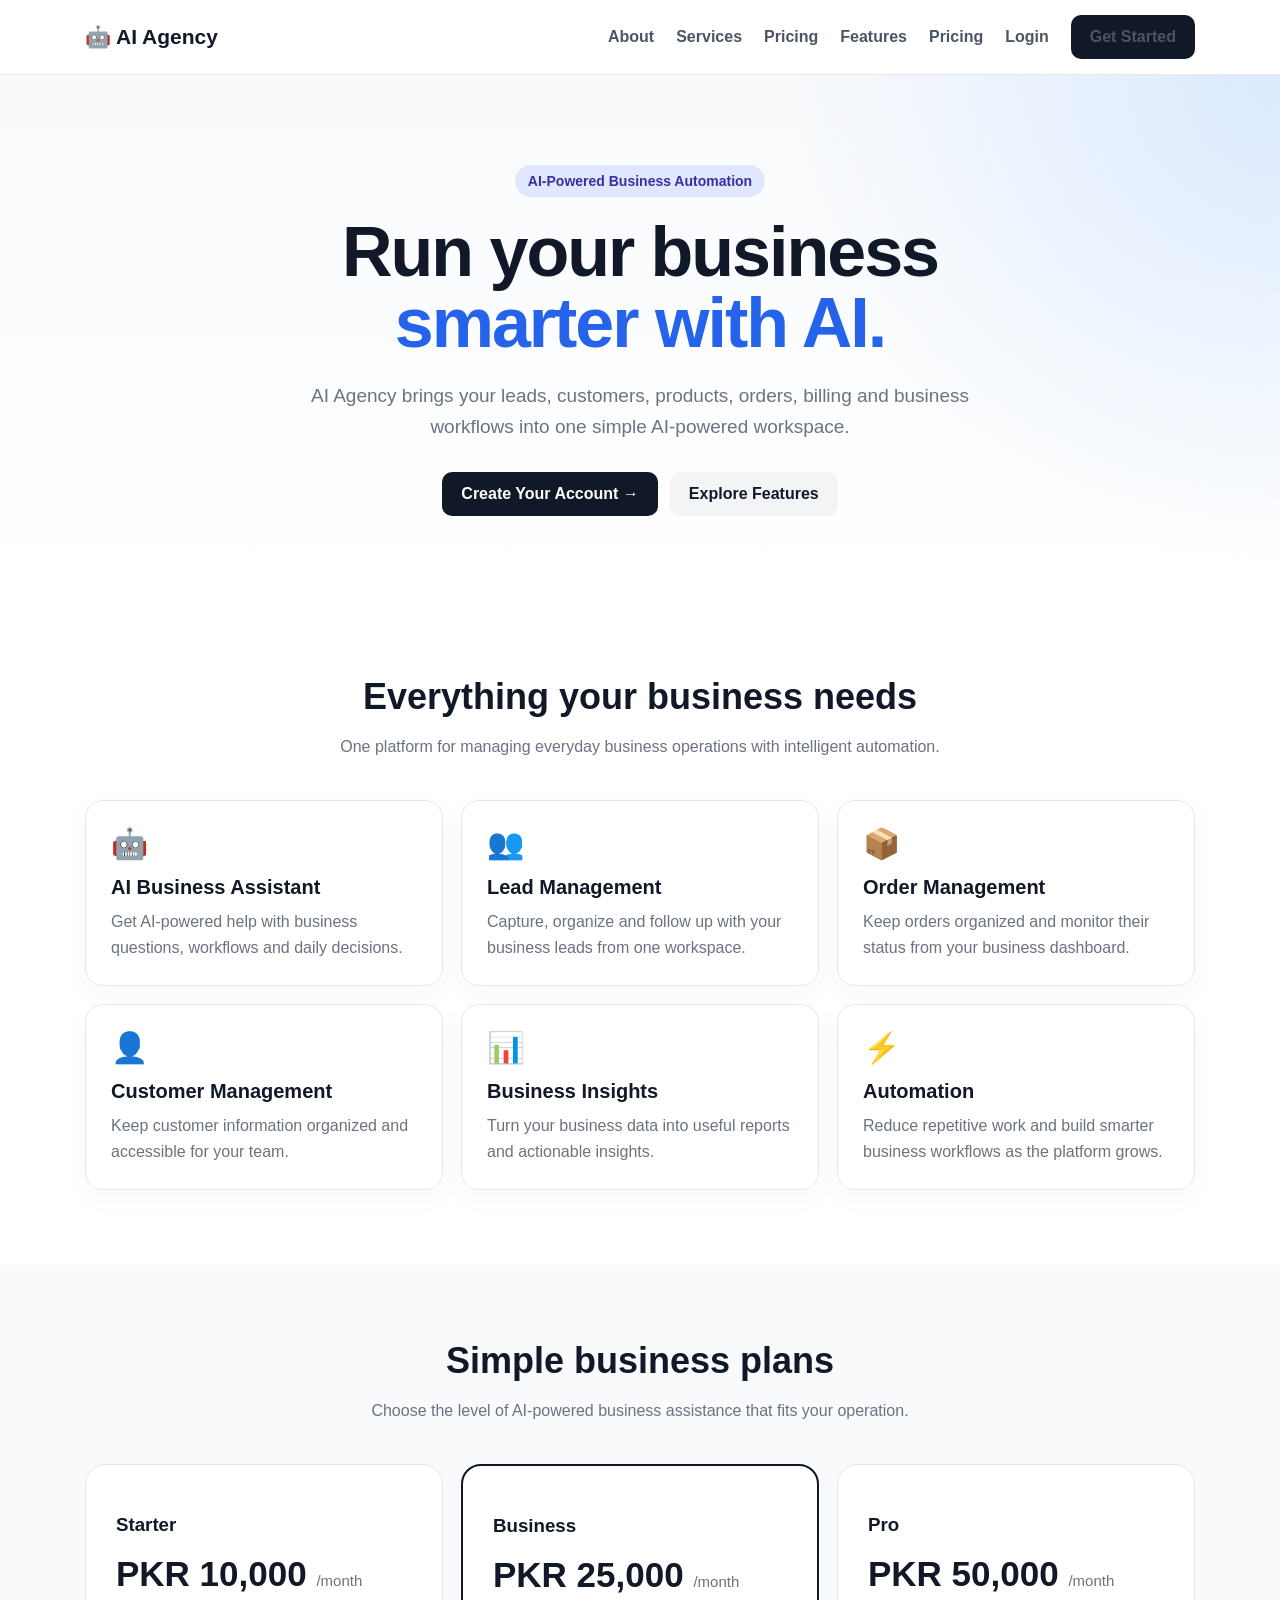
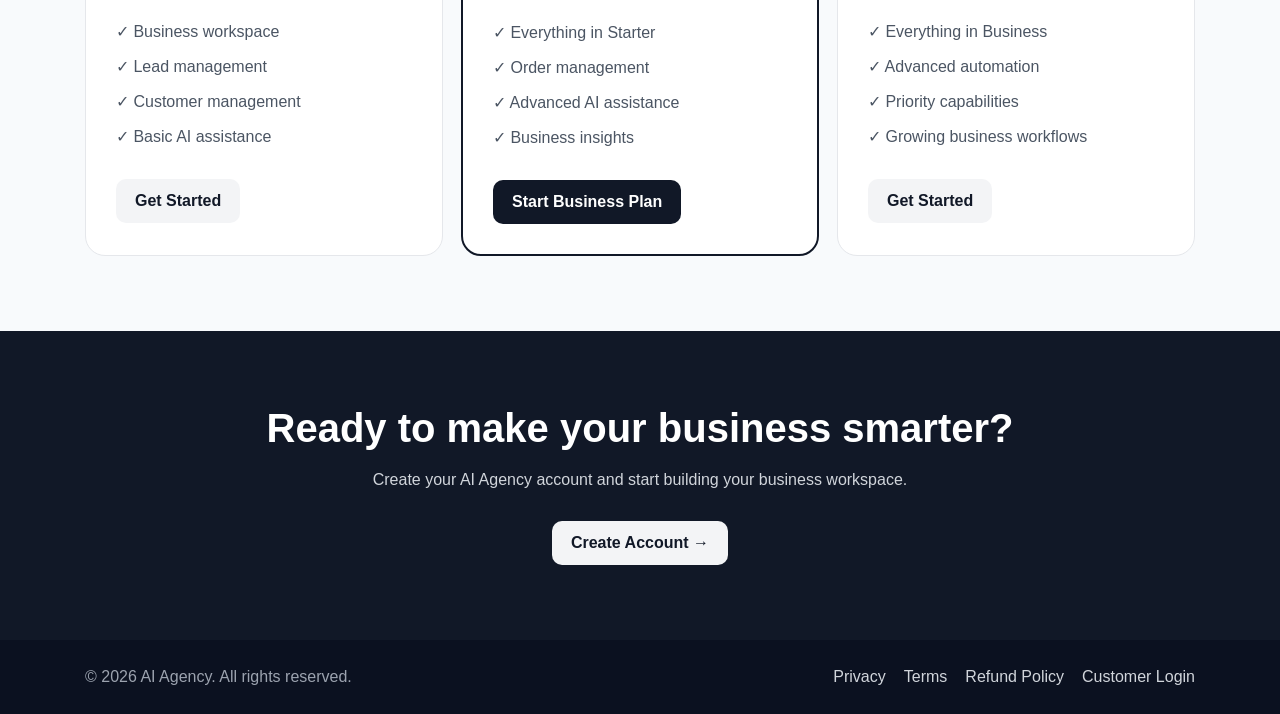
==== commit 6968eb76: "Buyer-ready AI Agency production release" ====
--- a/templates/index.html
+++ b/templates/index.html
@@ -1,2236 +1,545 @@
-<!DOCTYPE html>
+<!doctype html>
 <html lang="en">
 <head>
-<meta charset="UTF-8">
-<meta name="viewport" content="width=device-width, initial-scale=1.0">
-<title>AI Agency</title>
-<style>
-*{box-sizing:border-box}
-body{margin:0;font-family:Arial,sans-serif;background:#f4f7f6;color:#17211e}
-.header{background:#075c43;color:white;padding:28px 20px}
-.header h1{margin:0;font-size:30px}
-.header p{margin:8px 0 0;opacity:.85}
-.container{max-width:900px;margin:auto;padding:20px}
-.status{background:white;border-radius:16px;padding:18px;margin-bottom:18px;box-shadow:0 4px 15px #0001}
-.online{color:#078557;font-weight:bold}
-.grid{display:grid;grid-template-columns:repeat(2,1fr);gap:14px}
-.card{background:white;border:0;border-radius:18px;padding:20px;text-align:left;box-shadow:0 4px 15px #0001}
-.card h3{margin:8px 0}
-.card p{color:#65716d}
-.chat{margin-top:20px;background:white;border-radius:18px;padding:20px;box-shadow:0 4px 15px #0001}
-#messages{min-height:120px;max-height:300px;overflow:auto;margin-bottom:12px}
-.msg{padding:10px 13px;border-radius:12px;margin:8px 0;background:#eef4f1}
-.user{background:#dcefe8}
-.row{display:flex;gap:8px}
-input{flex:1;padding:14px;border:1px solid #ccd7d3;border-radius:12px;font-size:16px}
-button{border:0;background:#075c43;color:white;padding:14px 20px;border-radius:12px;font-weight:bold}
-@media(max-width:600px){.grid{grid-template-columns:1fr}.row{flex-direction:column}}
-
-<style>
-.pro-nav{
-    position:sticky;
-    top:0;
-    z-index:1000;
-    background:#ffffff;
-    border-bottom:1px solid #dfe7e4;
-    padding:10px;
-    display:flex;
-    gap:8px;
-    overflow-x:auto;
-    box-shadow:0 2px 10px #0001;
-}
-.pro-nav button{
-    white-space:nowrap;
-    padding:10px 14px;
-    border-radius:10px;
-    background:#075c43;
-    color:white;
-}
-</style>
-
-</style>
-
-<style>
-/* AI INSIGHTS READABILITY FIX */
-#aiInsights{
-    color:#f4fffc !important;
-}
-
-#aiInsights h2{
-    color:#f4fffc !important;
-}
-
-#aiInsights p{
-    color:#a9c0ba !important;
-}
-
-#aiInsights strong{
-    color:#f4fffc !important;
-}
-
-#aiInsights .ai-stat{
-    color:#f4fffc !important;
-}
-
-#aiInsights .ai-stat-label{
-    color:#a9c0ba !important;
-}
-
-#aiInsightList div{
-    color:#dff5ef !important;
-}
-
-#aiRecommendations{
-    margin-top:18px;
-    padding-top:18px;
-    border-top:1px solid rgba(255,255,255,.09);
-}
-
-#aiRecommendations h3{
-    color:#00d99b !important;
-    margin-bottom:10px;
-}
-
-.ai-recommendation{
-    color:#dff5ef !important;
-    background:rgba(0,217,155,.08);
-    border:1px solid rgba(0,217,155,.15);
-    border-radius:10px;
-    padding:13px 15px;
-    margin-top:9px;
-}
-
-#aiInsights button{
-    background:#00d99b !important;
-    color:#00140f !important;
-}
-</style>
-
+    <meta charset="utf-8">
+
+    <meta name="viewport"
+          content="width=device-width,initial-scale=1,viewport-fit=cover">
+
+    <meta name="description"
+          content="AI Agency helps businesses manage leads, customers, orders and workflows with AI-powered business automation.">
+
+    <meta name="theme-color" content="#111827">
+
+    <link rel="manifest" href="/static/manifest.json">
+
+    <title>AI Agency — AI Business Automation</title>
+
+    <style>
+        *{box-sizing:border-box}
+
+        html{scroll-behavior:smooth}
+
+        body{
+            margin:0;
+            font-family:Arial,Helvetica,sans-serif;
+            color:#111827;
+            background:#fff;
+        }
+
+        a{text-decoration:none}
+
+        .nav{
+            position:sticky;
+            top:0;
+            z-index:50;
+            background:#ffffffee;
+            backdrop-filter:blur(12px);
+            border-bottom:1px solid #e5e7eb;
+        }
+
+        .nav-inner{
+            max-width:1150px;
+            margin:auto;
+            padding:15px 20px;
+            display:flex;
+            align-items:center;
+            justify-content:space-between;
+        }
+
+        .brand{
+            color:#111827;
+            font-size:21px;
+            font-weight:900;
+        }
+
+        .nav-links{
+            display:flex;
+            align-items:center;
+            gap:22px;
+        }
+
+        .nav-links a{
+            color:#4b5563;
+            font-weight:600;
+        }
+
+        .btn{
+            display:inline-block;
+            padding:13px 19px;
+            border-radius:10px;
+            font-weight:800;
+            transition:.2s;
+        }
+
+        .btn-primary{
+            color:white;
+            background:#111827;
+        }
+
+        .btn-secondary{
+            color:#111827;
+            background:#f3f4f6;
+        }
+
+        .hero{
+            background:
+                radial-gradient(circle at top right,#dbeafe,transparent 35%),
+                linear-gradient(180deg,#f8fafc,#fff);
+        }
+
+        .hero-inner{
+            max-width:1150px;
+            margin:auto;
+            padding:90px 20px 85px;
+            text-align:center;
+        }
+
+        .badge{
+            display:inline-block;
+            padding:8px 13px;
+            border-radius:999px;
+            background:#e0e7ff;
+            color:#3730a3;
+            font-size:14px;
+            font-weight:800;
+            margin-bottom:20px;
+        }
+
+        .hero h1{
+            max-width:850px;
+            margin:0 auto 20px;
+            font-size:clamp(38px,7vw,70px);
+            line-height:1.02;
+            letter-spacing:-2px;
+        }
+
+        .hero h1 span{
+            color:#2563eb;
+        }
+
+        .hero p{
+            max-width:700px;
+            margin:0 auto 30px;
+            color:#6b7280;
+            font-size:19px;
+            line-height:1.65;
+        }
+
+        .hero-actions{
+            display:flex;
+            justify-content:center;
+            gap:12px;
+            flex-wrap:wrap;
+        }
+
+        .section{
+            max-width:1150px;
+            margin:auto;
+            padding:75px 20px;
+        }
+
+        .section-heading{
+            text-align:center;
+            max-width:700px;
+            margin:0 auto 40px;
+        }
+
+        .section-heading h2{
+            margin:0 0 12px;
+            font-size:36px;
+        }
+
+        .section-heading p{
+            color:#6b7280;
+            line-height:1.6;
+        }
+
+        .grid{
+            display:grid;
+            grid-template-columns:repeat(3,1fr);
+            gap:18px;
+        }
+
+        .card{
+            padding:25px;
+            border:1px solid #e5e7eb;
+            border-radius:18px;
+            background:white;
+            box-shadow:0 8px 30px #00000008;
+        }
+
+        .icon{
+            font-size:30px;
+            margin-bottom:15px;
+        }
+
+        .card h3{
+            margin:0 0 10px;
+            font-size:20px;
+        }
+
+        .card p{
+            color:#6b7280;
+            line-height:1.6;
+            margin:0;
+        }
+
+        .pricing{
+            background:#f8fafc;
+        }
+
+        .price-card{
+            border:1px solid #e5e7eb;
+            border-radius:20px;
+            background:white;
+            padding:30px;
+        }
+
+        .price-card.featured{
+            border:2px solid #111827;
+        }
+
+        .price{
+            font-size:35px;
+            font-weight:900;
+            margin:15px 0;
+        }
+
+        .price small{
+            font-size:15px;
+            color:#6b7280;
+            font-weight:500;
+        }
+
+        .price-list{
+            list-style:none;
+            padding:0;
+            margin:20px 0 25px;
+        }
+
+        .price-list li{
+            padding:8px 0;
+            color:#4b5563;
+        }
+
+        .cta{
+            background:#111827;
+            color:white;
+            text-align:center;
+        }
+
+        .cta-inner{
+            max-width:800px;
+            margin:auto;
+            padding:75px 20px;
+        }
+
+        .cta h2{
+            font-size:40px;
+            margin:0 0 15px;
+        }
+
+        .cta p{
+            color:#d1d5db;
+            line-height:1.6;
+            margin-bottom:28px;
+        }
+
+        footer{
+            background:#0b1120;
+            color:#9ca3af;
+        }
+
+        .footer-inner{
+            max-width:1150px;
+            margin:auto;
+            padding:28px 20px;
+            display:flex;
+            justify-content:space-between;
+            gap:20px;
+            flex-wrap:wrap;
+        }
+
+        .footer-links{
+            display:flex;
+            gap:18px;
+            flex-wrap:wrap;
+        }
+
+        .footer-links a{
+            color:#d1d5db;
+        }
+
+        @media(max-width:800px){
+            .nav-links a:not(.btn){
+                display:none;
+            }
+
+            .grid{
+                grid-template-columns:1fr;
+            }
+
+            .hero-inner{
+                padding:65px 18px;
+            }
+
+            .section{
+                padding:60px 18px;
+            }
+
+            .cta h2{
+                font-size:32px;
+            }
+        }
+    </style>
+</head>
+
+<body>
+
+<nav class="nav">
+    <div class="nav-inner">
+
+        <a class="brand" href="/">🤖 AI Agency</a>
+
+        <div class="nav-links">
+            <a href="/about">About</a>
+<a href="/services">Services</a>
+<a href="/pricing">Pricing</a>
+<a href="#features">Features</a>
+            <a href="#pricing">Pricing</a>
+            <a href="/customer-login">Login</a>
+            <a class="btn btn-primary" href="/signup">Get Started</a>
+        </div>
+
+    </div>
+</nav>
+
+<section class="hero">
+    <div class="hero-inner">
+
+        <div class="badge">AI-Powered Business Automation</div>
+
+        <h1>
+            Run your business
+            <span>smarter with AI.</span>
+        </h1>
+
+        <p>
+            AI Agency brings your leads, customers, products, orders,
+            billing and business workflows into one simple AI-powered
+            workspace.
+        </p>
+
+        <div class="hero-actions">
+            <a class="btn btn-primary" href="/signup">
+                Create Your Account →
+            </a>
+
+            <a class="btn btn-secondary" href="#features">
+                Explore Features
+            </a>
+        </div>
+
+    </div>
+</section>
+
+<section class="section" id="features">
+
+    <div class="section-heading">
+        <h2>Everything your business needs</h2>
+        <p>
+            One platform for managing everyday business operations
+            with intelligent automation.
+        </p>
+    </div>
+
+    <div class="grid">
+
+        <div class="card">
+            <div class="icon">🤖</div>
+            <h3>AI Business Assistant</h3>
+            <p>
+                Get AI-powered help with business questions,
+                workflows and daily decisions.
+            </p>
+        </div>
+
+        <div class="card">
+            <div class="icon">👥</div>
+            <h3>Lead Management</h3>
+            <p>
+                Capture, organize and follow up with your business
+                leads from one workspace.
+            </p>
+        </div>
+
+        <div class="card">
+            <div class="icon">📦</div>
+            <h3>Order Management</h3>
+            <p>
+                Keep orders organized and monitor their status
+                from your business dashboard.
+            </p>
+        </div>
+
+        <div class="card">
+            <div class="icon">👤</div>
+            <h3>Customer Management</h3>
+            <p>
+                Keep customer information organized and accessible
+                for your team.
+            </p>
+        </div>
+
+        <div class="card">
+            <div class="icon">📊</div>
+            <h3>Business Insights</h3>
+            <p>
+                Turn your business data into useful reports and
+                actionable insights.
+            </p>
+        </div>
+
+        <div class="card">
+            <div class="icon">⚡</div>
+            <h3>Automation</h3>
+            <p>
+                Reduce repetitive work and build smarter business
+                workflows as the platform grows.
+            </p>
+        </div>
+
+    </div>
+
+</section>
+
+<section class="pricing" id="pricing">
+
+    <div class="section">
+
+        <div class="section-heading">
+            <h2>Simple business plans</h2>
+            <p>
+                Choose the level of AI-powered business assistance
+                that fits your operation.
+            </p>
+        </div>
+
+        <div class="grid">
+
+            <div class="price-card">
+                <h3>Starter</h3>
+
+                <div class="price">
+                    PKR 10,000
+                    <small>/month</small>
+                </div>
+
+                <ul class="price-list">
+                    <li>✓ Business workspace</li>
+                    <li>✓ Lead management</li>
+                    <li>✓ Customer management</li>
+                    <li>✓ Basic AI assistance</li>
+                </ul>
+
+                <a class="btn btn-secondary" href="/signup">
+                    Get Started
+                </a>
+            </div>
+
+            <div class="price-card featured">
+                <h3>Business</h3>
+
+                <div class="price">
+                    PKR 25,000
+                    <small>/month</small>
+                </div>
+
+                <ul class="price-list">
+                    <li>✓ Everything in Starter</li>
+                    <li>✓ Order management</li>
+                    <li>✓ Advanced AI assistance</li>
+                    <li>✓ Business insights</li>
+                </ul>
+
+                <a class="btn btn-primary" href="/signup">
+                    Start Business Plan
+                </a>
+            </div>
+
+            <div class="price-card">
+                <h3>Pro</h3>
+
+                <div class="price">
+                    PKR 50,000
+                    <small>/month</small>
+                </div>
+
+                <ul class="price-list">
+                    <li>✓ Everything in Business</li>
+                    <li>✓ Advanced automation</li>
+                    <li>✓ Priority capabilities</li>
+                    <li>✓ Growing business workflows</li>
+                </ul>
+
+                <a class="btn btn-secondary" href="/signup">
+                    Get Started
+                </a>
+            </div>
+
+        </div>
+
+    </div>
+
+</section>
+
+<section class="cta">
+
+    <div class="cta-inner">
+
+        <h2>Ready to make your business smarter?</h2>
+
+        <p>
+            Create your AI Agency account and start building your
+            business workspace.
+        </p>
+
+        <a class="btn btn-secondary" href="/signup">
+            Create Account →
+        </a>
+
+    </div>
+
+</section>
+
+<footer>
+
+    <div class="footer-inner">
+
+        <div>
+            © 2026 AI Agency. All rights reserved.
+        </div>
+
+        <div class="footer-links">
+            <a href="/privacy">Privacy</a>
+            <a href="/terms">Terms</a>
+            <a href="/refund-policy">Refund Policy</a>
+            <a href="/customer-login">Customer Login</a>
+        </div>
+
+    </div>
+
+</footer>
 
 <script>
-(function () {
-    const originalFetch = window.fetch;
-
-    function getCsrfToken() {
-        const prefix = "ai_agency_csrf=";
-        const item = document.cookie
-            .split("; ")
-            .find(row => row.startsWith(prefix));
-
-        return item ? decodeURIComponent(item.substring(prefix.length)) : "";
-    }
-
-    window.fetch = function (input, init) {
-        init = init || {};
-        const method = (init.method || "GET").toUpperCase();
-
-        if (["POST", "PUT", "PATCH", "DELETE"].includes(method)) {
-            init.headers = new Headers(init.headers || {});
-            const token = getCsrfToken();
-
-            if (token) {
-                init.headers.set("X-CSRF-Token", token);
-            }
-        }
-
-        return originalFetch(input, init);
-    };
-})();
-</script>
-
-</head>
-<body>
-
-<header class="header">
-<div class="container">
-<h1>AI Agency</h1>
-<p>Your intelligent business assistant</p>
-</div>
-</header>
-
-
-<nav class="pro-nav">
-    <button onclick="scrollToSection('dashboardArea')">📊 Dashboard</button>
-    <button onclick="scrollToSection('productsArea')">📦 Products</button>
-    <button onclick="scrollToSection('leadsArea')">👥 Customers</button>
-    <button onclick="scrollToSection('ordersArea')">🛒 Orders</button>
-    <button onclick="scrollToSection('aiArea')">🤖 AI</button>
-</nav>
-
-<main class="container">
-
-<div class="status">
-<span class="online">● System Online</span>
-<p>Manage customers, products, leads and AI conversations.</p>
-</div>
-
-<div class="grid">
-<div class="card"><div>🤖</div><h3>AI Assistant</h3><p>Answer customer questions automatically.</p></div>
-<div class="card"><div>📦</div><h3>Products</h3><p>Manage your products and prices.</p></div>
-<div class="card"><div>👥</div><h3>Leads</h3><p>Capture and manage potential customers.</p></div>
-<div class="card"><div>📊</div><h3>Business Dashboard</h3><p>Monitor your business activity.</p></div>
-</div>
-
-<section class="chat" id="aiArea">
-<h2>💬 AI Customer Assistant</h2>
-<div id="messages">
-<div class="msg">Hello! I'm your AI Business Assistant. How can I help?</div>
-</div>
-
-<div class="row">
-<input id="message" placeholder="Type your message..." autocomplete="off">
-<button onclick="sendMessage()">Send</button>
-</div>
-</section>
-
-</main>
-
-<script>
-async function sendMessage(){
-const input=document.getElementById("message");
-const box=document.getElementById("messages");
-const message=input.value.trim();
-
-if(!message)return;
-
-box.innerHTML+=`<div class="msg user">${escapeHtml(message)}</div>`;
-input.value="";
-
-const loading=document.createElement("div");
-loading.className="msg";
-loading.textContent="AI is thinking...";
-box.appendChild(loading);
-box.scrollTop=box.scrollHeight;
-
-try{
-const response=await fetch("/chat",{
-method:"POST",
-headers:{"Content-Type":"application/json"},
-body:JSON.stringify({message})
-});
-
-const data=await response.json();
-loading.textContent=data.reply || "No response received.";
-}catch(error){
-loading.textContent="Connection error. Please try again.";
-}
-
-box.scrollTop=box.scrollHeight;
-}
-
-function escapeHtml(text){
-const div=document.createElement("div");
-div.textContent=text;
-return div.innerHTML;
-}
-
-document.getElementById("message").addEventListener("keydown",function(e){
-if(e.key==="Enter")sendMessage();
-});
-</script>
-
-
-<script>
-function scrollToSection(id){
-    const element=document.getElementById(id);
-    if(element){
-        element.scrollIntoView({
-            behavior:"smooth",
-            block:"start"
-        });
-    }
-}
-</script>
-
-<script>
-function openProducts(){
-    const section = document.getElementById("manageProducts");
-    if(section){
-        loadManageProducts();
-        section.scrollIntoView({behavior:"smooth", block:"start"});
-    }
-}
-</script>
-
-<!-- AI BUSINESS INSIGHTS -->
-<section id="aiInsights" style="
-    margin:24px 0;
-    padding:24px;
-    border-radius:18px;
-    background:#09231e;
-    border:1px solid rgba(0,217,155,.22);
-">
-    <div style="display:flex;justify-content:space-between;align-items:center;gap:15px;flex-wrap:wrap;">
-        <div>
-            <div style="font-size:13px;color:#00d99b;font-weight:700;">🤖 AI BUSINESS ASSISTANT</div>
-            <h2 style="margin:5px 0;">Smart Business Insights</h2>
-            <p style="margin:0;color:#8fa9a2;">
-                AI-generated summary from your business activity.
-            </p>
-        </div>
-
-        <button onclick="loadAIInsights()" style="
-            padding:11px 18px;
-            border:0;
-            border-radius:10px;
-            cursor:pointer;
-            font-weight:700;
-        ">✨ Analyze Business</button>
-    </div>
-
-    <div id="aiInsightStats" style="
-        display:grid;
-        grid-template-columns:repeat(auto-fit,minmax(120px,1fr));
-        gap:12px;
-        margin-top:20px;
-    "></div>
-
-    <div id="aiInsightList" style="margin-top:18px;">
-        <div style="color:#a9c0ba;">Click “Analyze Business” to generate insights.</div>
-    </div>
-
-    <div id="aiRecommendations">
-        <h3>💡 AI Recommendations</h3>
-        <div id="aiRecommendationList">
-            <div style="color:#a9c0ba;">
-                Recommendations will appear after analysis.
-            </div>
-        </div>
-    </div>
-</section>
-
-<script>
-async function loadAIInsights(){
-    const stats = document.getElementById("aiInsightStats");
-    const list = document.getElementById("aiInsightList");
-
-    stats.innerHTML = '<div style="color:#8fa9a2;">Analyzing...</div>';
-    list.innerHTML = '';
-
-    try{
-        const response = await fetch("/api/ai-insights");
-
-        if(!response.ok){
-            throw new Error("Unable to load AI insights");
-        }
-
-        const data = await response.json();
-        const s = data.summary || {};
-
-        const cards = [
-            ["🛒 Orders", s.orders || 0],
-            ["👥 Leads", s.leads || 0],
-            ["💰 Revenue", "Rs " + Number(s.revenue || 0).toLocaleString()],
-            ["⏳ Pending", s.pending_orders || 0],
-            ["✅ Completed", s.completed_orders || 0],
-            ["🎯 Converted", s.converted_leads || 0]
-        ];
-
-        stats.innerHTML = cards.map(item => `
-            <div style="
-                padding:15px;
-                border-radius:12px;
-                background:rgba(255,255,255,.04);
-                border:1px solid rgba(255,255,255,.07);
-            ">
-                <div style="font-size:12px;color:#8fa9a2;">${item[0]}</div>
-                <strong style="display:block;margin-top:5px;font-size:20px;">
-                    ${item[1]}
-                </strong>
-            </div>
-        `).join("");
-
-        list.innerHTML = (data.insights || []).map(text => `
-            <div style="
-                padding:13px 15px;
-                margin-top:9px;
-                border-radius:10px;
-                background:rgba(0,217,155,.07);
-                border-left:3px solid #00d99b;
-                color:#dff5ef;
-            ">
-                🤖 ${text}
-            </div>
-        `).join("");
-
-        const recommendationList =
-            document.getElementById("aiRecommendationList");
-
-        recommendationList.innerHTML =
-            (data.recommendations || []).map(text => `
-                <div class="ai-recommendation">
-                    💡 ${text}
-                </div>
-            `).join("");
-
-    }catch(error){
-        stats.innerHTML = "";
-        list.innerHTML = `
-            <div style="color:#ff8f8f;">
-                ⚠️ ${error.message}
-            </div>
-        `;
-    }
-}
-</script>
-
-
-<!-- AI CUSTOMER FOLLOW-UP CENTER -->
-<section id="aiFollowups" style="
-    margin:24px 0;
-    padding:24px;
-    border-radius:18px;
-    background:#09231e;
-    border:1px solid rgba(0,217,155,.22);
-    color:#f4fffc;
-">
-
-    <div style="
-        display:flex;
-        justify-content:space-between;
-        align-items:center;
-        gap:15px;
-        flex-wrap:wrap;
-    ">
-
-        <div>
-            <div style="
-                color:#00d99b;
-                font-size:13px;
-                font-weight:700;
-            ">
-                🤖 AI CUSTOMER AUTOMATION
-            </div>
-
-            <h2 style="
-                margin:5px 0;
-                color:#f4fffc;
-            ">
-                Customer Follow-up Center
-            </h2>
-
-            <p style="
-                margin:0;
-                color:#a9c0ba;
-            ">
-                AI-generated messages for pending orders and leads.
-            </p>
-        </div>
-
-        <button onclick="loadAIFollowups()" style="
-            background:#00d99b;
-            color:#00140f;
-            border:0;
-            border-radius:10px;
-            padding:11px 18px;
-            font-weight:700;
-            cursor:pointer;
-        ">
-            🤖 Generate Follow-ups
-        </button>
-
-    </div>
-
-    <div id="aiFollowupStatus" style="
-        margin-top:18px;
-        color:#a9c0ba;
-    ">
-        Click “Generate Follow-ups” to create customer messages.
-    </div>
-
-    <div id="aiFollowupList" style="
-        margin-top:15px;
-        display:grid;
-        gap:12px;
-    "></div>
-
-</section>
-
-<script>
-async function loadAIFollowups(){
-
-    const status = document.getElementById("aiFollowupStatus");
-    const list = document.getElementById("aiFollowupList");
-
-    status.innerHTML = "🤖 Generating customer follow-ups...";
-    list.innerHTML = "";
-
-    try{
-
-        const response = await fetch("/api/ai-followups");
-
-        if(!response.ok){
-            throw new Error("Unable to generate follow-ups");
-        }
-
-        const data = await response.json();
-
-        status.innerHTML =
-            "📋 " + (data.total || 0) +
-            " follow-up message(s) generated.";
-
-        if(!data.followups || data.followups.length === 0){
-
-            list.innerHTML = `
-                <div style="
-                    padding:18px;
-                    border-radius:12px;
-                    background:rgba(255,255,255,.04);
-                    color:#a9c0ba;
-                ">
-                    ✅ No follow-ups are currently required.
-                </div>
-            `;
-
-            return;
-        }
-
-        list.innerHTML = data.followups.map((item, index) => `
-
-            <div style="
-                padding:18px;
-                border-radius:14px;
-                background:rgba(0,217,155,.06);
-                border:1px solid rgba(255,255,255,.08);
-            ">
-
-                <div style="
-                    display:flex;
-                    justify-content:space-between;
-                    gap:10px;
-                    flex-wrap:wrap;
-                ">
-
-                    <div>
-                        <strong style="
-                            color:#f4fffc;
-                            font-size:17px;
-                        ">
-                            ${item.icon} ${item.type}
-                        </strong>
-
-                        <div style="
-                            margin-top:5px;
-                            color:#a9c0ba;
-                        ">
-                            👤 ${item.customer}
-                            ${item.phone ? " • 📱 " + item.phone : ""}
-                            ${item.order_id ? " • 📦 Order #" + item.order_id : ""}
-                        </div>
-                    </div>
-
-                </div>
-
-                <div style="
-                    margin-top:12px;
-                    padding:14px;
-                    border-radius:10px;
-                    background:rgba(0,0,0,.18);
-                    color:#e4f5f0;
-                    line-height:1.6;
-                ">
-                    ${item.message}
-                </div>
-
-                <div style="
-                    display:flex;
-                    gap:10px;
-                    flex-wrap:wrap;
-                    margin-top:12px;
-                ">
-
-                    <button
-                        onclick="copyAIFollowup(${index})"
-                        style="
-                            background:#00d99b;
-                            color:#00140f;
-                            border:0;
-                            border-radius:9px;
-                            padding:9px 14px;
-                            font-weight:700;
-                            cursor:pointer;
-                        ">
-                        📋 Copy Message
-                    </button>
-
-                    ${item.phone ? `
-                    <a
-                        href="tel:${item.phone}"
-                        style="
-                            display:inline-block;
-                            background:rgba(255,255,255,.08);
-                            color:#f4fffc;
-                            border:1px solid rgba(255,255,255,.12);
-                            border-radius:9px;
-                            padding:9px 14px;
-                            font-weight:700;
-                        ">
-                        📞 Call Customer
-                    </a>
-
-                    <button
-                        onclick="openAIWhatsApp(${index})"
-                        style="
-                            background:#25D366;
-                            color:#00140f;
-                            border:0;
-                            border-radius:9px;
-                            padding:9px 14px;
-                            font-weight:700;
-                            cursor:pointer;
-                        ">
-                        💬 WhatsApp
-                    </button>
-                    ` : ""}
-
-                </div>
-
-            </div>
-
-        `).join("");
-
-        window.currentAIFollowups = data.followups;
-
-    }catch(error){
-
-        status.innerHTML = `
-            <span style="color:#ff9999;">
-                ⚠️ ${error.message}
-            </span>
-        `;
-
-    }
-}
-
-function openAIWhatsApp(index){
-
-    const item = window.currentAIFollowups &&
-                 window.currentAIFollowups[index];
-
-    if(!item || !item.phone){
-        alert("Customer phone number is not available.");
-        return;
-    }
-
-    let phone = String(item.phone).replace(/\\D/g, "");
-
-    // Pakistan local format:
-    // 03001234567 -> 923001234567
-    if(phone.startsWith("0")){
-        phone = "92" + phone.substring(1);
-    }
-
-    // If user stored 92 without +
-    if(phone.startsWith("92")){
-        // already correct
-    }
-
-    const message = encodeURIComponent(item.message);
-
-    const whatsappUrl =
-        "https://wa.me/" + phone + "?text=" + message;
-
-    window.open(whatsappUrl, "_blank");
-}
-
-
-async function copyAIFollowup(index){
-
-    const item = window.currentAIFollowups &&
-                 window.currentAIFollowups[index];
-
-    if(!item){
-        return;
-    }
-
-    try{
-
-        await navigator.clipboard.writeText(item.message);
-
-        alert("✅ Message copied!");
-
-    }catch(error){
-
-        alert("Please select and copy the message manually.");
-
-    }
-}
-</script>
-
-
-<!-- BUSINESS MANAGEMENT -->
-<section id="businessManagement" style="
-    margin:24px 0;
-    padding:24px;
-    border-radius:18px;
-    background:#09231e;
-    border:1px solid rgba(0,217,155,.22);
-    color:#f4fffc;
-">
-
-    <div style="
-        display:flex;
-        justify-content:space-between;
-        align-items:center;
-        gap:15px;
-        flex-wrap:wrap;
-    ">
-
-        <div>
-            <div style="
-                color:#00d99b;
-                font-size:13px;
-                font-weight:700;
-            ">
-                🏢 AI AGENCY PLATFORM
-            </div>
-
-            <h2 style="
-                margin:5px 0;
-                color:#f4fffc;
-            ">
-                Business Accounts
-            </h2>
-
-            <p style="
-                margin:0;
-                color:#a9c0ba;
-            ">
-                Manage businesses connected to your AI Agency platform.
-            </p>
-        </div>
-
-        <button onclick="loadBusinesses()" style="
-            background:#00d99b;
-            color:#00140f;
-            border:0;
-            border-radius:10px;
-            padding:11px 18px;
-            font-weight:700;
-            cursor:pointer;
-        ">
-            🔄 Refresh
-        </button>
-
-    </div>
-
-    <div id="activeBusinessBox" style="
-        margin-top:18px;
-        padding:15px;
-        border-radius:12px;
-        background:rgba(0,217,155,.08);
-        color:#dff5ef;
-    ">
-        🏢 Loading active business...
-    </div>
-
-    <div style="
-        margin-top:20px;
-        padding:18px;
-        border-radius:14px;
-        background:rgba(255,255,255,.035);
-    ">
-
-        <h3 style="
-            color:#00d99b;
-            margin-bottom:14px;
-        ">
-            ➕ Add Business
-        </h3>
-
-        <div style="
-            display:grid;
-            gap:10px;
-        ">
-
-            <input
-                id="newBusinessName"
-                placeholder="Business name"
-                style="
-                    padding:12px;
-                    border-radius:9px;
-                    border:1px solid rgba(255,255,255,.12);
-                    background:#061914;
-                    color:#f4fffc;
-                "
-            >
-
-            <input
-                id="newBusinessOwner"
-                placeholder="Owner name"
-                style="
-                    padding:12px;
-                    border-radius:9px;
-                    border:1px solid rgba(255,255,255,.12);
-                    background:#061914;
-                    color:#f4fffc;
-                "
-            >
-
-            <input
-                id="newBusinessPhone"
-                placeholder="Phone number"
-                style="
-                    padding:12px;
-                    border-radius:9px;
-                    border:1px solid rgba(255,255,255,.12);
-                    background:#061914;
-                    color:#f4fffc;
-                "
-            >
-
-            <input
-                id="newBusinessEmail"
-                placeholder="Email (optional)"
-                style="
-                    padding:12px;
-                    border-radius:9px;
-                    border:1px solid rgba(255,255,255,.12);
-                    background:#061914;
-                    color:#f4fffc;
-                "
-            >
-
-            <button onclick="createBusiness()" style="
-                background:#00d99b;
-                color:#00140f;
-                border:0;
-                border-radius:9px;
-                padding:12px;
-                font-weight:700;
-                cursor:pointer;
-            ">
-                🏢 Create Business
-            </button>
-
-        </div>
-
-    </div>
-
-    <div id="businessList" style="
-        margin-top:18px;
-        display:grid;
-        gap:12px;
-    ">
-        Loading businesses...
-    </div>
-
-</section>
-
-<script>
-
-async function loadBusinesses(){
-
-    const list = document.getElementById("businessList");
-    const active = document.getElementById("activeBusinessBox");
-
-    list.innerHTML = "Loading businesses...";
-
-    try{
-
-        const response = await fetch("/api/businesses");
-
-        if(!response.ok){
-            throw new Error("Unable to load businesses");
-        }
-
-        const data = await response.json();
-
-        const businesses = data.businesses || [];
-
-        const activeId =
-            Number(localStorage.getItem("activeBusinessId") || 0);
-
-        if(activeId){
-
-            const activeBusiness =
-                businesses.find(b => b.id === activeId);
-
-            if(activeBusiness){
-
-                active.innerHTML =
-                    "🏢 <strong>Active Business:</strong> " +
-                    activeBusiness.name;
-            }
-        }
-
-        if(!businesses.length){
-
-            list.innerHTML = `
-                <div style="
-                    padding:16px;
-                    color:#a9c0ba;
-                ">
-                    No businesses found.
-                </div>
-            `;
-
-            return;
-        }
-
-        list.innerHTML = businesses.map(b => {
-
-            const isActive = Number(b.id) === activeId;
-
-            return `
-                <div style="
-                    padding:17px;
-                    border-radius:13px;
-                    background:rgba(0,217,155,.05);
-                    border:1px solid ${
-                        isActive
-                        ? "rgba(0,217,155,.5)"
-                        : "rgba(255,255,255,.08)"
-                    };
-                ">
-
-                    <div style="
-                        display:flex;
-                        justify-content:space-between;
-                        gap:10px;
-                        flex-wrap:wrap;
-                    ">
-
-                        <div>
-                            <strong style="
-                                font-size:18px;
-                                color:#f4fffc;
-                            ">
-                                🏢 ${b.name}
-                            </strong>
-
-                            <div style="
-                                margin-top:5px;
-                                color:#a9c0ba;
-                            ">
-                                👤 ${b.owner_name || "Owner not set"}
-                            </div>
-
-                            ${b.phone ? `
-                            <div style="color:#a9c0ba;">
-                                📱 ${b.phone}
-                            </div>
-                            ` : ""}
-
-                            ${b.email ? `
-                            <div style="color:#a9c0ba;">
-                                ✉️ ${b.email}
-                            </div>
-                            ` : ""}
-                        </div>
-
-                        <button
-                            onclick="activateBusiness(${b.id}, '${String(b.name).replace(/'/g, "\\'")}')"
-                            style="
-                                align-self:center;
-                                background:${
-                                    isActive
-                                    ? "#173f34"
-                                    : "#00d99b"
-                                };
-                                color:${
-                                    isActive
-                                    ? "#8ff0d0"
-                                    : "#00140f"
-                                };
-                                border:0;
-                                border-radius:9px;
-                                padding:10px 15px;
-                                font-weight:700;
-                                cursor:pointer;
-                            ">
-                            ${
-                                isActive
-                                ? "✓ Active"
-                                : "Switch Business"
-                            }
-                        </button>
-
-                    </div>
-
-                </div>
-            `;
-
-        }).join("");
-
-    }catch(error){
-
-        list.innerHTML = `
-            <div style="color:#ff9999;">
-                ⚠️ ${error.message}
-            </div>
-        `;
-
-    }
-}
-
-
-async function createBusiness(){
-
-    const name =
-        document.getElementById("newBusinessName").value.trim();
-
-    const owner =
-        document.getElementById("newBusinessOwner").value.trim();
-
-    const phone =
-        document.getElementById("newBusinessPhone").value.trim();
-
-    const email =
-        document.getElementById("newBusinessEmail").value.trim();
-
-    if(!name){
-
-        alert("Please enter a business name.");
-        return;
-
-    }
-
-    try{
-
-        const response = await fetch("/api/businesses", {
-            method:"POST",
-            headers:{
-                "Content-Type":"application/json"
-            },
-            body:JSON.stringify({
-                name:name,
-                owner_name:owner,
-                phone:phone,
-                email:email
-            })
-        });
-
-        const data = await response.json();
-
-        if(!response.ok){
-
-            throw new Error(
-                data.error || "Unable to create business"
-            );
-
-        }
-
-        document.getElementById("newBusinessName").value = "";
-        document.getElementById("newBusinessOwner").value = "";
-        document.getElementById("newBusinessPhone").value = "";
-        document.getElementById("newBusinessEmail").value = "";
-
-        alert("✅ Business created successfully.");
-
-        loadBusinesses();
-
-    }catch(error){
-
-        alert("⚠️ " + error.message);
-
-    }
-}
-
-
-async function activateBusiness(id, name){
-
-    try{
-
-        const response =
-            await fetch("/api/businesses/activate/" + id, {
-                method:"POST"
-            });
-
-        const data = await response.json();
-
-        if(!response.ok){
-
-            throw new Error(
-                data.error || "Unable to activate business"
-            );
-
-        }
-
-        localStorage.setItem(
-            "activeBusinessId",
-            String(data.active_business.id)
-        );
-
-        localStorage.setItem(
-            "activeBusinessName",
-            data.active_business.name
-        );
-
-        document.getElementById("activeBusinessBox").innerHTML =
-            "🏢 <strong>Active Business:</strong> " +
-            data.active_business.name;
-
-        loadBusinesses();
-
-    }catch(error){
-
-        alert("⚠️ " + error.message);
-
-    }
-}
-
-
-document.addEventListener("DOMContentLoaded", function(){
-
-    if(document.getElementById("businessManagement")){
-
-        loadBusinesses();
-
-    }
-
-});
-
-</script>
-
-</body>
-</html>
-
-<script>
-async function loadProducts(){
-    const response = await fetch("/products");
-    const products = await response.json();
-
-    let box = document.getElementById("productsList");
-
-    if(!box){
-        box = document.createElement("section");
-        box.className = "chat";
-        box.id = "productsList";
-        box.innerHTML = "<h2>📦 Products</h2><div id="publicProductsList"></div>";
-        document.querySelector("main").insertBefore(box, document.getElementById("productsArea"));
-    }
-
-    const list = document.getElementById("publicProductsList");
-
-    if(!products.length){
-        list.innerHTML = '<div class="msg">No products available.</div>';
-        return;
-    }
-
-    list.innerHTML = "";
-
-    products.forEach(p => {
-        list.innerHTML += `
-        <div class="msg">
-            <strong>${escapeHtml(p.name)}</strong><br>
-            Rs. ${Number(p.price).toLocaleString()}<br>
-            <small>${escapeHtml(p.description || "")}</small>
-        </div>`;
+if ("serviceWorker" in navigator) {
+    window.addEventListener("load", function () {
+        navigator.serviceWorker.register("/service-worker.js")
+            .catch(function () {});
     });
 }
 </script>
 
-<section class="chat">
-<h2>➕ Add Product</h2>
-
-<div class="row" style="margin-bottom:10px">
-<input id="productName" placeholder="Product name">
-</div>
-
-<div class="row" style="margin-bottom:10px">
-<input id="productPrice" type="number" placeholder="Price (PKR)">
-</div>
-
-<div class="row" style="margin-bottom:10px">
-<input id="productDescription" placeholder="Description">
-</div>
-
-<button onclick="addProduct()">Add Product</button>
-<div id="productResult" class="msg" style="display:none"></div>
-</section>
-
-<script>
-async function addProduct(){
-    const name=document.getElementById("productName").value.trim();
-    const price=document.getElementById("productPrice").value;
-    const description=document.getElementById("productDescription").value.trim();
-    const result=document.getElementById("productResult");
-
-    if(!name || !price){
-        result.style.display="block";
-        result.textContent="Product name and price are required.";
-        return;
-    }
-
-    try{
-        const response=await fetch("/products",{
-            method:"POST",
-            headers:{"Content-Type":"application/json"},
-            body:JSON.stringify({name,price,description})
-        });
-
-        const data=await response.json();
-
-        result.style.display="block";
-        result.textContent=data.message || data.error;
-
-        if(response.ok){
-            document.getElementById("productName").value="";
-            document.getElementById("productPrice").value="";
-            document.getElementById("productDescription").value="";
-        }
-    }catch(error){
-        result.style.display="block";
-        result.textContent="Could not connect to server.";
-    }
-}
-</script>
-
-<section class="chat" id="leadsArea">
-<h2>👥 Add Customer / Lead</h2>
-
-<div class="row" style="margin-bottom:10px">
-<input id="leadName" placeholder="Customer name">
-</div>
-
-<div class="row" style="margin-bottom:10px">
-<input id="leadPhone" placeholder="Phone number">
-</div>
-
-<div class="row" style="margin-bottom:10px">
-<input id="leadMessage" placeholder="Customer requirement">
-</div>
-
-<button onclick="addLead()">Save Lead</button>
-
-<div id="leadResult" class="msg" style="display:none"></div>
-</section>
-
-<script>
-async function addLead(){
-    const name=document.getElementById("leadName").value.trim();
-    const phone=document.getElementById("leadPhone").value.trim();
-    const message=document.getElementById("leadMessage").value.trim();
-    const result=document.getElementById("leadResult");
-
-    if(!name){
-        result.style.display="block";
-        result.textContent="Customer name is required.";
-        return;
-    }
-
-    try{
-        const response=await fetch("/leads",{
-            method:"POST",
-            headers:{"Content-Type":"application/json"},
-            body:JSON.stringify({name,phone,message})
-        });
-
-        const data=await response.json();
-
-        result.style.display="block";
-        result.textContent=data.message || data.error;
-
-        if(response.ok){
-            document.getElementById("leadName").value="";
-            document.getElementById("leadPhone").value="";
-            document.getElementById("leadMessage").value="";
-        }
-    }catch(error){
-        result.style.display="block";
-        result.textContent="Could not connect to server.";
-    }
-}
-</script>
-
-<section class="chat" id="dashboardArea">
-<h2>📊 Business Dashboard</h2>
-
-<div class="grid">
-<div class="card">
-<h3 id="productCount">0</h3>
-<p>Total Products</p>
-</div>
-
-<div class="card">
-<h3 id="leadCount">0</h3>
-<p>Total Leads</p>
-</div>
-</div>
-
-<button onclick="loadDashboard()">Refresh Dashboard</button>
-</section>
-
-<script>
-async function loadDashboard(){
-    try{
-        const productsResponse=await fetch("/products");
-        const products=await productsResponse.json();
-
-        const leadsResponse=await fetch("/leads");
-        const leads=await leadsResponse.json();
-
-        document.getElementById("productCount").textContent=products.length;
-        document.getElementById("leadCount").textContent=leads.length;
-    }catch(error){
-        console.log("Dashboard error:",error);
-    }
-}
-
-loadDashboard();
-</script>
-
-<section class="chat" id="leadsArea">
-<h2>📋 Customers & Leads</h2>
-
-<div id="leadSummary" style="margin-bottom:12px;">
-  <div class="msg">Loading customer summary...</div>
-</div>
-
-<div id="leadsList">
-  <div class="msg">Loading leads...</div>
-</div>
-
-<div style="margin-top:12px;display:flex;gap:8px;flex-wrap:wrap;">
-  <button onclick="loadLeads()">🔄 Refresh Leads</button>
-</div>
-</section>
-
-<script>
-async function loadLeads(){
-    const box = document.getElementById("leadsList");
-    const summary = document.getElementById("leadSummary");
-
-    if(!box) return;
-
-    box.innerHTML = '<div class="msg">Loading leads...</div>';
-
-    try{
-        const response = await fetch("/leads");
-        const leads = await response.json();
-
-        if(!response.ok){
-            throw new Error("Unable to load leads");
-        }
-
-        const total = leads.length;
-        const newLeads = leads.filter(x => x.status === "New").length;
-        const contacted = leads.filter(x => x.status === "Contacted").length;
-        const converted = leads.filter(x => x.status === "Converted").length;
-
-        if(summary){
-            summary.innerHTML = `
-            <div class="msg">
-                <strong>👥 Customer Summary</strong><br><br>
-                Total: <strong>${total}</strong>
-                &nbsp; • &nbsp;
-                🆕 New: <strong>${newLeads}</strong>
-                &nbsp; • &nbsp;
-                📞 Contacted: <strong>${contacted}</strong>
-                &nbsp; • &nbsp;
-                ✅ Converted: <strong>${converted}</strong>
-            </div>`;
-        }
-
-        if(!leads.length){
-            box.innerHTML = '<div class="msg">No customers or leads found.</div>';
-            return;
-        }
-
-        box.innerHTML = "";
-
-        leads.forEach(lead => {
-            const status = lead.status || "New";
-
-            box.innerHTML += `
-            <div class="msg" style="margin-bottom:10px;">
-                <strong>👤 ${escapeHtml(lead.name || "Unknown")}</strong><br>
-                📱 ${escapeHtml(lead.phone || "No phone")}<br>
-                💬 ${escapeHtml(lead.message || "No message")}<br><br>
-
-                <label>Status:</label>
-                <select id="leadStatus_${lead.id}">
-                    <option value="New" ${status==="New" ? "selected" : ""}>New</option>
-                    <option value="Contacted" ${status==="Contacted" ? "selected" : ""}>Contacted</option>
-                    <option value="Converted" ${status==="Converted" ? "selected" : ""}>Converted</option>
-                </select>
-
-                <div style="margin-top:10px;display:flex;gap:8px;flex-wrap:wrap;">
-                    <button onclick="updateLeadStatus(${lead.id})">💾 Update Status</button>
-                    <button onclick="deleteLead(${lead.id})">🗑️ Delete</button>
-                </div>
-            </div>`;
-        });
-
-    }catch(error){
-        console.log("Leads error:", error);
-        box.innerHTML = '<div class="msg">Could not load customers.</div>';
-    }
-}
-
-async function updateLeadStatus(id){
-    const select = document.getElementById("leadStatus_" + id);
-
-    if(!select) return;
-
-    const status = select.value;
-
-    try{
-        const response = await fetch("/leads/" + id, {
-            method: "PUT",
-            headers: {
-                "Content-Type": "application/json"
-            },
-            body: JSON.stringify({
-                status: status
-            })
-        });
-
-        const data = await response.json();
-
-        if(!response.ok){
-            alert(data.error || "Could not update lead status.");
-            return;
-        }
-
-        await loadLeads();
-
-        if(typeof loadDashboard === "function"){
-            loadDashboard();
-        }
-
-    }catch(error){
-        console.log("Update lead error:", error);
-        alert("Connection error.");
-    }
-}
-
-async function deleteLead(id){
-    if(!confirm("Delete this customer/lead?")) return;
-
-    try{
-        const response = await fetch("/leads/" + id, {
-            method: "DELETE"
-        });
-
-        const data = await response.json();
-
-        if(!response.ok){
-            alert(data.error || "Could not delete lead.");
-            return;
-        }
-
-        await loadLeads();
-
-        if(typeof loadDashboard === "function"){
-            loadDashboard();
-        }
-
-    }catch(error){
-        console.log("Delete lead error:", error);
-        alert("Connection error.");
-    }
-}
-
-loadLeads();
-</script>
-
-
-<section class="chat" id="productsArea">
-<h2>⚙️ Manage Products</h2>
-
-<div id="manageProducts">
-<div class="msg">Loading products...</div>
-</div>
-</section>
-
-<script>
-async function loadManageProducts(){
-    const box=document.getElementById("manageProducts");
-
-    try{
-        const response=await fetch("/products");
-        const products=await response.json();
-
-        if(!products.length){
-            box.innerHTML='<div class="msg">No products available.</div>';
-            return;
-        }
-
-        box.innerHTML="";
-
-        products.forEach(p=>{
-            box.innerHTML+=`
-            <div class="msg">
-                <strong>${escapeHtml(p.name)}</strong><br>
-                Rs. ${Number(p.price).toLocaleString()}<br>
-                <small>${escapeHtml(p.description || "")}</small>
-
-                <div style="margin-top:10px;display:flex;gap:8px;flex-wrap:wrap">
-                    <button onclick="editProduct(${p.id}, '${escapeHtml(p.name).replace(/'/g,"&#39;")}', ${p.price}, '${escapeHtml(p.description || "").replace(/'/g,"&#39;")}')">
-                        ✏️ Edit
-                    </button>
-
-                    <button onclick="deleteProduct(${p.id})">
-                        🗑️ Delete
-                    </button>
-                </div>
-            </div>`;
-        });
-
-    }catch(error){
-        box.innerHTML='<div class="msg">Could not load products.</div>';
-    }
-}
-
-async function editProduct(id,name,price,description){
-    const newName=prompt("Product name:",name);
-    if(newName===null)return;
-
-    const newPrice=prompt("Product price (PKR):",price);
-    if(newPrice===null)return;
-
-    const newDescription=prompt("Description:",description);
-    if(newDescription===null)return;
-
-    try{
-        const response=await fetch("/products/"+id,{
-            method:"PUT",
-            headers:{"Content-Type":"application/json"},
-            body:JSON.stringify({
-                name:newName,
-                price:newPrice,
-                description:newDescription
-            })
-        });
-
-        const data=await response.json();
-
-        if(response.ok){
-            alert("Product updated successfully.");
-            loadProducts();
-            loadManageProducts();
-            loadDashboard();
-        }else{
-            alert(data.error || "Update failed.");
-        }
-
-    }catch(error){
-        alert("Could not connect to server.");
-    }
-}
-
-async function deleteProduct(id){
-    if(!confirm("Delete this product?"))return;
-
-    try{
-        const response=await fetch("/products/"+id,{
-            method:"DELETE"
-        });
-
-        const data=await response.json();
-
-        if(response.ok){
-            alert("Product deleted.");
-            loadProducts();
-            loadManageProducts();
-            loadDashboard();
-        }else{
-            alert(data.error || "Delete failed.");
-        }
-
-    }catch(error){
-        alert("Could not connect to server.");
-    }
-}
-
-loadManageProducts();
-</script>
-
-
-<section class="chat">
-<h2>⚙️ Manage Customers / Leads</h2>
-
-<div id="manageLeads">
-<div class="msg">Loading customers...</div>
-</div>
-</section>
-
-<script>
-async function loadManageLeads(){
-    const box=document.getElementById("manageLeads");
-
-    try{
-        const response=await fetch("/leads");
-        const leads=await response.json();
-
-        if(!leads.length){
-            box.innerHTML='<div class="msg">No customers saved yet.</div>';
-            return;
-        }
-
-        box.innerHTML="";
-
-        leads.forEach(lead=>{
-            box.innerHTML+=`
-            <div class="msg">
-                <strong>👤 ${escapeHtml(lead.name)}</strong><br>
-                📱 ${escapeHtml(lead.phone || "No phone")}<br>
-                💬 ${escapeHtml(lead.message || "No requirement")}<br>
-                📌 Status: <strong>${escapeHtml(lead.status || "New")}</strong>
-
-                <div style="margin-top:10px;display:flex;gap:8px;flex-wrap:wrap">
-                    <button onclick="changeLeadStatus(${lead.id},'New')">
-                        🆕 New
-                    </button>
-
-                    <button onclick="changeLeadStatus(${lead.id},'Contacted')">
-                        📞 Contacted
-                    </button>
-
-                    <button onclick="changeLeadStatus(${lead.id},'Converted')">
-                        ✅ Converted
-                    </button>
-
-                    <button onclick="deleteLead(${lead.id})">
-                        🗑️ Delete
-                    </button>
-                </div>
-            </div>`;
-        });
-
-    }catch(error){
-        box.innerHTML='<div class="msg">Could not load customers.</div>';
-    }
-}
-
-async function changeLeadStatus(id,status){
-    try{
-        const response=await fetch("/leads/"+id,{
-            method:"PUT",
-            headers:{"Content-Type":"application/json"},
-            body:JSON.stringify({status})
-        });
-
-        const data=await response.json();
-
-        if(response.ok){
-            loadManageLeads();
-            loadLeads();
-            loadDashboard();
-        }else{
-            alert(data.error || "Status update failed.");
-        }
-
-    }catch(error){
-        alert("Could not connect to server.");
-    }
-}
-
-async function deleteLead(id){
-    if(!confirm("Delete this customer/lead?"))return;
-
-    try{
-        const response=await fetch("/leads/"+id,{
-            method:"DELETE"
-        });
-
-        const data=await response.json();
-
-        if(response.ok){
-            alert("Customer deleted.");
-            loadManageLeads();
-            loadLeads();
-            loadDashboard();
-        }else{
-            alert(data.error || "Delete failed.");
-        }
-
-    }catch(error){
-        alert("Could not connect to server.");
-    }
-}
-
-loadManageLeads();
-</script>
-
-
-<section class="chat" id="ordersArea">
-<h2>🛒 Create Order</h2>
-
-<div style="margin-bottom:10px">
-<input id="orderCustomer" placeholder="Customer name" style="width:100%">
-</div>
-
-<div style="margin-bottom:10px">
-<input id="orderProduct" placeholder="Product name" style="width:100%">
-</div>
-
-<div style="margin-bottom:10px">
-<input id="orderQuantity" type="number" min="1" value="1" placeholder="Quantity" style="width:100%">
-</div>
-
-<div style="margin-bottom:10px">
-<input id="orderAmount" type="number" min="0" placeholder="Total amount (PKR)" style="width:100%">
-</div>
-
-<button onclick="createOrder()">Create Order</button>
-
-<div id="orderResult" class="msg" style="display:none"></div>
-</section>
-
-
-<section class="chat">
-<h2>📦 Orders</h2>
-
-<div id="ordersList">
-<div class="msg">Loading orders...</div>
-</div>
-
-<button onclick="loadOrders()">Refresh Orders</button>
-</section>
-
-<script>
-async function createOrder(){
-    const customer_name=document.getElementById("orderCustomer").value.trim();
-    const product_name=document.getElementById("orderProduct").value.trim();
-    const quantity=document.getElementById("orderQuantity").value;
-    const amount=document.getElementById("orderAmount").value;
-    const result=document.getElementById("orderResult");
-
-    if(!customer_name || !product_name || !quantity || !amount){
-        result.style.display="block";
-        result.textContent="Please fill all order fields.";
-        return;
-    }
-
-    try{
-        const response=await fetch("/orders",{
-            method:"POST",
-            headers:{"Content-Type":"application/json"},
-            body:JSON.stringify({
-                customer_name,
-                product_name,
-                quantity,
-                amount
-            })
-        });
-
-        const data=await response.json();
-
-        result.style.display="block";
-        result.textContent=data.message || data.error;
-
-        if(response.ok){
-            document.getElementById("orderCustomer").value="";
-            document.getElementById("orderProduct").value="";
-            document.getElementById("orderQuantity").value="1";
-            document.getElementById("orderAmount").value="";
-
-            loadOrders();
-            loadDashboard();
-        }
-
-    }catch(error){
-        result.style.display="block";
-        result.textContent="Could not connect to server.";
-    }
-}
-
-async function loadOrders(){
-    const box=document.getElementById("ordersList");
-
-    try{
-        const response=await fetch("/orders");
-        const orders=await response.json();
-
-        if(!orders.length){
-            box.innerHTML='<div class="msg">No orders yet.</div>';
-            return;
-        }
-
-        box.innerHTML="";
-
-        orders.forEach(order=>{
-            box.innerHTML+=`
-            <div class="msg">
-                <strong>🛒 Order #${order.id}</strong><br>
-                👤 ${escapeHtml(order.customer_name)}<br>
-                📦 ${escapeHtml(order.product_name)}<br>
-                🔢 Quantity: ${order.quantity}<br>
-                💰 Rs. ${Number(order.amount).toLocaleString()}<br>
-                📌 Status: <strong>${escapeHtml(order.status)}</strong>
-            </div>`;
-        });
-
-    }catch(error){
-        box.innerHTML='<div class="msg">Could not load orders.</div>';
-    }
-}
-
-loadOrders();
-</script>
-
-
-<section class="chat">
-<h2>📊 Business Overview</h2>
-<div id="businessOverview" style="margin-bottom:15px;">
-  <div class="msg">Loading business data...</div>
-</div>
-</div>
-
-<div class="grid">
-
-<div class="card" onclick="openProducts();" style="cursor:pointer;">
-<h3 id="dashProducts">0</h3>
-<p>📦 Products</p>
-</div>
-
-<div class="card">
-<h3 id="dashLeads">0</h3>
-<p>👥 Customers</p>
-</div>
-
-<div class="card">
-<h3 id="dashOrders">0</h3>
-<p>🛒 Orders</p>
-</div>
-
-<div class="card">
-<h3 id="dashRevenue">Rs. 0</h3>
-<p>💰 Revenue</p>
-</div>
-
-<div class="card">
-<h3 id="dashPending">0</h3>
-<p>⏳ Pending Orders</p>
-</div>
-
-<div class="card">
-<h3 id="dashConverted">0</h3>
-<p>✅ Converted Leads</p>
-</div>
-
-</div>
-
-<button onclick="loadDashboard2()">🔄 Refresh Business Data</button>
-</section>
-
-<script>
-async function loadDashboard2(){
-    try{
-        const response=await fetch("/dashboard");
-        const data=await response.json();
-
-        document.getElementById("dashProducts").textContent=data.products;
-        document.getElementById("dashLeads").textContent=data.leads;
-        document.getElementById("dashOrders").textContent=data.orders;
-        document.getElementById("dashRevenue").textContent=
-            "Rs. "+Number(data.revenue).toLocaleString();
-        document.getElementById("dashPending").textContent=data.pending_orders;
-        document.getElementById("dashConverted").textContent=data.converted_leads;
-
-    }catch(error){
-        console.log("Dashboard 2 error:",error);
-    }
-}
-
-loadDashboard2();
-</script>
-
-
-<section class="chat">
-<h2>⚙️ Manage Orders</h2>
-
-<div id="manageOrders">
-<div class="msg">Loading orders...</div>
-</div>
-</section>
-
-<script>
-async function loadManageOrders(){
-    const box=document.getElementById("manageOrders");
-
-    try{
-        const response=await fetch("/orders");
-        const orders=await response.json();
-
-        if(!orders.length){
-            box.innerHTML='<div class="msg">No orders available.</div>';
-            return;
-        }
-
-        box.innerHTML="";
-
-        orders.forEach(order=>{
-            const safeCustomer=escapeHtml(order.customer_name);
-            const safeProduct=escapeHtml(order.product_name);
-            const safeStatus=escapeHtml(order.status || "Pending");
-
-            box.innerHTML+=`
-            <div class="msg">
-                <strong>🛒 Order #${order.id}</strong><br>
-                👤 ${safeCustomer}<br>
-                📦 ${safeProduct}<br>
-                🔢 Quantity: ${order.quantity}<br>
-                💰 Rs. ${Number(order.amount).toLocaleString()}<br>
-                📌 Status: <strong>${safeStatus}</strong>
-
-                <div style="margin-top:10px;display:flex;gap:8px;flex-wrap:wrap">
-                    <button onclick="changeOrderStatus(${order.id},'Pending')">
-                        ⏳ Pending
-                    </button>
-
-                    <button onclick="changeOrderStatus(${order.id},'Processing')">
-                        🔄 Processing
-                    </button>
-
-                    <button onclick="changeOrderStatus(${order.id},'Completed')">
-                        ✅ Completed
-                    </button>
-
-                    <button onclick="changeOrderStatus(${order.id},'Cancelled')">
-                        ❌ Cancelled
-                    </button>
-
-                    <button onclick="deleteOrder(${order.id})">
-                        🗑️ Delete
-                    </button>
-                </div>
-            </div>`;
-        });
-
-    }catch(error){
-        box.innerHTML='<div class="msg">Could not load orders.</div>';
-    }
-}
-
-async function changeOrderStatus(id,status){
-    try{
-        const response=await fetch("/orders/"+id,{
-            method:"PUT",
-            headers:{"Content-Type":"application/json"},
-            body:JSON.stringify({status})
-        });
-
-        const data=await response.json();
-
-        if(response.ok){
-            loadManageOrders();
-            loadOrders();
-            loadDashboard();
-            loadDashboard2();
-        }else{
-            alert(data.error || "Status update failed.");
-        }
-
-    }catch(error){
-        alert("Could not connect to server.");
-    }
-}
-
-async function deleteOrder(id){
-    if(!confirm("Delete this order?"))return;
-
-    try{
-        const response=await fetch("/orders/"+id,{
-            method:"DELETE"
-        });
-
-        const data=await response.json();
-
-        if(response.ok){
-            alert("Order deleted.");
-            loadManageOrders();
-            loadOrders();
-            loadDashboard();
-            loadDashboard2();
-        }else{
-            alert(data.error || "Delete failed.");
-        }
-
-    }catch(error){
-        alert("Could not connect to server.");
-    }
-}
-
-loadManageOrders();
-</script>
-
-
-<section class="chat">
-<h2>🔎 Quick Search</h2>
-
-<div style="margin-bottom:12px">
-<input id="globalSearch"
-       placeholder="Search products, customers or orders..."
-       style="width:100%"
-       oninput="runGlobalSearch()">
-</div>
-
-<div id="searchResults">
-<div class="msg">Type something to search.</div>
-</div>
-</section>
-
-<script>
-async function runGlobalSearch(){
-    const input = document.getElementById("globalSearch");
-    const box = document.getElementById("searchResults");
-    const query = input.value.trim().toLowerCase();
-
-    if(!query){
-        box.innerHTML = '<div class="msg">Type something to search.</div>';
-        return;
-    }
-
-    box.innerHTML = '<div class="msg">🔎 Searching...</div>';
-
-    try{
-        const [productsResponse, leadsResponse, ordersResponse] = await Promise.all([
-            fetch("/products"),
-            fetch("/leads"),
-            fetch("/orders")
-        ]);
-
-        if(!productsResponse.ok || !leadsResponse.ok || !ordersResponse.ok){
-            throw new Error("Search API error");
-        }
-
-        const products = await productsResponse.json();
-        const leads = await leadsResponse.json();
-        const orders = await ordersResponse.json();
-
-        const productMatches = products.filter(p =>
-            `${p.name || ""} ${p.description || ""}`
-            .toLowerCase()
-            .includes(query)
-        );
-
-        const leadMatches = leads.filter(l =>
-            `${l.name || ""} ${l.phone || ""} ${l.message || ""} ${l.status || ""}`
-            .toLowerCase()
-            .includes(query)
-        );
-
-        const orderMatches = orders.filter(o =>
-            `${o.id || ""} ${o.customer_name || ""} ${o.customer_phone || ""} ${o.customer_address || ""} ${o.product_name || ""} ${o.status || ""}`
-            .toLowerCase()
-            .includes(query)
-        );
-
-        let html = "";
-
-        html += `<div class="msg">
-            🔎 <strong>Search Results</strong><br>
-            📦 Products: ${productMatches.length}
-            &nbsp; • &nbsp;
-            👥 Customers: ${leadMatches.length}
-            &nbsp; • &nbsp;
-            🛒 Orders: ${orderMatches.length}
-        </div>`;
-
-        productMatches.forEach(p => {
-            html += `
-            <div class="msg">
-                📦 <strong>Product</strong><br>
-                ${escapeHtml(p.name || "Unnamed Product")}<br>
-                💰 Rs. ${Number(p.price || 0).toLocaleString()}<br>
-                <small>${escapeHtml(p.description || "")}</small>
-            </div>`;
-        });
-
-        leadMatches.forEach(l => {
-            html += `
-            <div class="msg">
-                👤 <strong>Customer / Lead</strong><br>
-                ${escapeHtml(l.name || "Unnamed Customer")}<br>
-                📱 ${escapeHtml(l.phone || "No phone")}<br>
-                📌 Status: <strong>${escapeHtml(l.status || "New")}</strong><br>
-                <small>${escapeHtml(l.message || "No requirement")}</small>
-            </div>`;
-        });
-
-        orderMatches.forEach(o => {
-            html += `
-            <div class="msg">
-                🛒 <strong>Order #${o.id}</strong><br>
-                👤 ${escapeHtml(o.customer_name || "Unknown Customer")}<br>
-                📱 ${escapeHtml(o.customer_phone || "No phone")}<br>
-                📍 ${escapeHtml(o.customer_address || "No address")}<br>
-                📦 ${escapeHtml(o.product_name || "Unknown Product")}<br>
-                🔢 Quantity: ${Number(o.quantity || 0)}<br>
-                💰 Rs. ${Number(o.amount || 0).toLocaleString()}<br>
-                📌 Status: <strong>${escapeHtml(o.status || "Pending")}</strong>
-            </div>`;
-        });
-
-        if(productMatches.length === 0 &&
-           leadMatches.length === 0 &&
-           orderMatches.length === 0){
-            box.innerHTML = `
-            <div class="msg">
-                ❌ No matching records found.<br>
-                <small>Try a product name, customer name, phone number, order number or status.</small>
-            </div>`;
-            return;
-        }
-
-        box.innerHTML = html;
-
-    }catch(error){
-        console.log("Search error:", error);
-        box.innerHTML = '<div class="msg">❌ Search could not be completed.</div>';
-    }
-}
-
-function openLeads(){
-    const section = document.getElementById("leadsArea");
-    if(section){
-        if(typeof loadLeads === "function") loadLeads();
-        section.scrollIntoView({behavior:"smooth", block:"start"});
-    }
-}
-
-function openOrders(){
-    const section = document.getElementById("ordersArea");
-    if(section){
-        if(typeof loadOrders === "function") loadOrders();
-        section.scrollIntoView({behavior:"smooth", block:"start"});
-    }
-}
-
-</script>
-
-
-<style>
-.customer-panel {
-    margin-top: 20px;
-    padding: 18px;
-    border-radius: 14px;
-    background: rgba(255,255,255,.04);
-}
-.customer-card {
-    margin: 12px 0;
-    padding: 15px;
-    border-radius: 12px;
-    border: 1px solid rgba(255,255,255,.12);
-}
-.customer-card h3 {
-    margin: 0 0 8px;
-}
-.customer-orders {
-    margin-top: 10px;
-    padding-left: 10px;
-}
-</style>
-
-<script>
-async function loadCustomers() {
-    const box = document.getElementById("customersArea");
-    if (!box) return;
-
-    box.innerHTML = '<div class="msg">⏳ Loading customers...</div>';
-
-    try {
-        const [leadsResponse, ordersResponse] = await Promise.all([
-            fetch("/leads"),
-            fetch("/orders")
-        ]);
-
-        if (!leadsResponse.ok || !ordersResponse.ok) {
-            throw new Error("Customer API error");
-        }
-
-        const leads = await leadsResponse.json();
-        const orders = await ordersResponse.json();
-
-        const customers = {};
-
-        leads.forEach(l => {
-            const key = (l.phone || l.name || "").trim().toLowerCase();
-            if (!key) return;
-
-            customers[key] = {
-                name: l.name || "Unknown",
-                phone: l.phone || "No phone",
-                requirement: l.message || "No requirement",
-                orders: []
-            };
-        });
-
-        orders.forEach(o => {
-            const key = (o.customer_phone || o.customer_name || "").trim().toLowerCase();
-
-            if (!customers[key]) {
-                customers[key] = {
-                    name: o.customer_name || "Unknown",
-                    phone: o.customer_phone || "No phone",
-                    requirement: "Customer from order",
-                    orders: []
-                };
-            }
-
-            customers[key].orders.push(o);
-        });
-
-        const list = Object.values(customers);
-
-        if (!list.length) {
-            box.innerHTML = '<div class="msg">👥 No customers found.</div>';
-            return;
-        }
-
-        let html = `
-            <div class="msg">
-                👥 <strong>Customers</strong><br>
-                Total Customers: ${list.length}
-            </div>
-        `;
-
-        list.forEach(c => {
-            html += `
-                <div class="customer-card">
-                    <h3>👤 ${escapeHtml(c.name)}</h3>
-                    📱 ${escapeHtml(c.phone)}<br>
-                    📌 ${escapeHtml(c.requirement)}
-
-                    <div class="customer-orders">
-                        <strong>🛒 Order History: ${c.orders.length}</strong>
-            `;
-
-            if (!c.orders.length) {
-                html += `<br><small>No orders yet.</small>`;
-            } else {
-                c.orders.forEach(o => {
-                    html += `
-                        <div class="msg">
-                            🛒 Order #${o.id}<br>
-                            📦 ${escapeHtml(o.product_name || "Unknown Product")}<br>
-                            🔢 Quantity: ${Number(o.quantity || 0)}<br>
-                            💰 Rs. ${Number(o.amount || 0).toLocaleString()}<br>
-                            📌 ${escapeHtml(o.status || "Pending")}
-                        </div>
-                    `;
-                });
-            }
-
-            html += `
-                    </div>
-                </div>
-            `;
-        });
-
-        box.innerHTML = html;
-
-    } catch (error) {
-        console.log("Customer error:", error);
-        box.innerHTML =
-            '<div class="msg">❌ Customer data could not be loaded.</div>';
-    }
-}
-</script>
-
-<div id="customersArea" class="customer-panel">
-    <div class="msg">👥 Customer Management</div>
-</div>
-
-<script>
-document.addEventListener("DOMContentLoaded", function() {
-    if (typeof loadCustomers === "function") {
-        loadCustomers();
-    }
-});
-</script>
-
+</body>
+</html>
